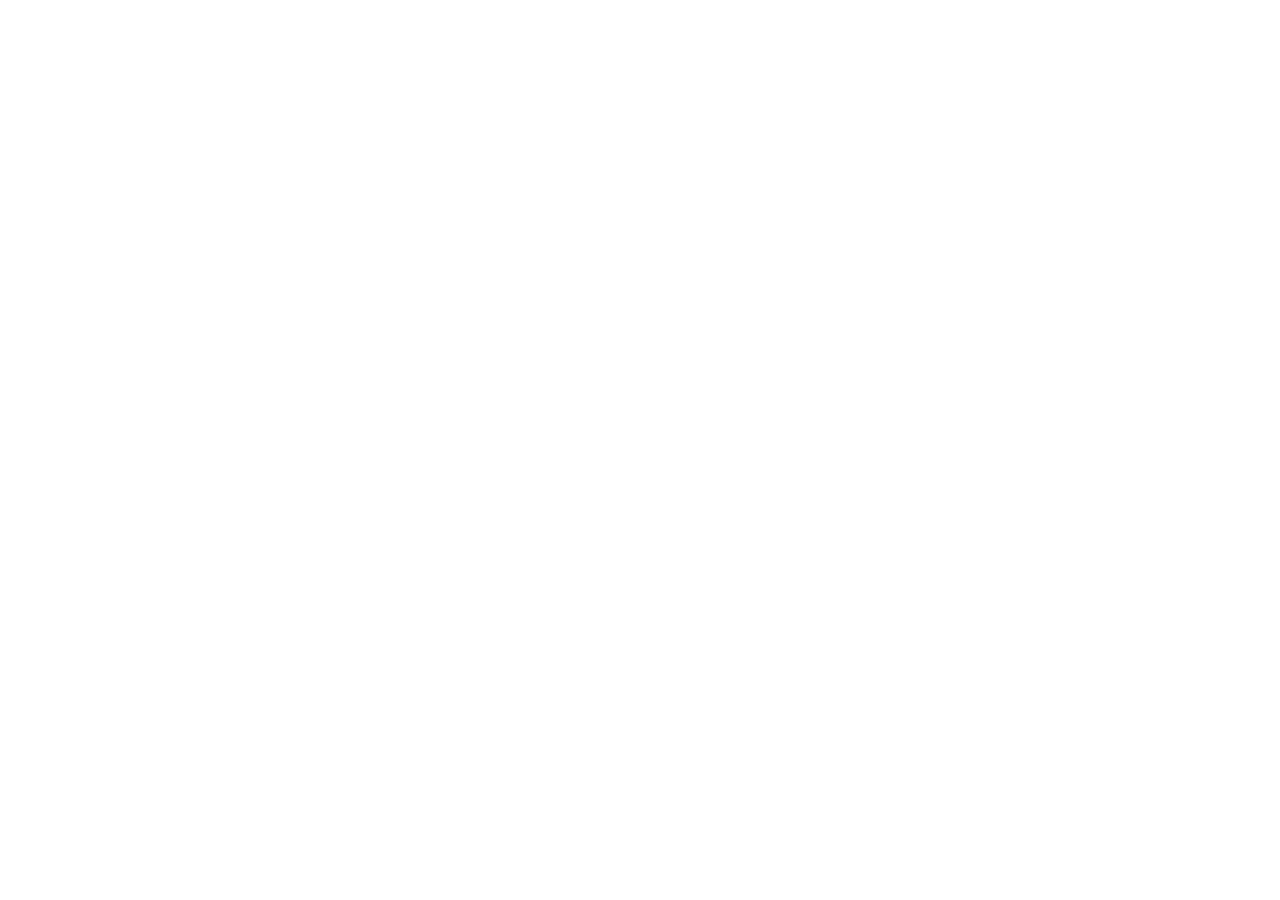
==== index.html @ 079e3a2b "Arborescence, squelette de base et mise en page des fichiers HTML" ====
<!DOCTYPE html>
<html lang="fr">
<head>
    <meta charset="UTF-8">
    <meta name="viewport" content="width=device-width, initial-scale=1.0">
    <title>AfriConnect Summit 2026 - Conférence Tech Panafricaine</title>
    <link rel="stylesheet" href="css/style.css">
    <!-- Bootstrap Icons CDN -->
    <link rel="stylesheet" href="https://cdn.jsdelivr.net/npm/bootstrap-icons@1.11.0/font/bootstrap-icons.css">
    <!-- Google Fonts -->
    <link rel="preconnect" href="https://fonts.googleapis.com">
    <link rel="preconnect" href="https://fonts.gstatic.com" crossorigin>
    <link href="https://fonts.googleapis.com/css2?family=Playfair+Display:wght@700;900&family=Inter:wght@400;500;600;700&display=swap" rel="stylesheet">
</head>
<body>
    <!-- La structure de l'html  -->
    <header>

    </header>


    <main>

    </main>
    <section>

    </section>
    <!-- Pied de page  -->
    <footer>
        
    </footer>
    <script src="js/main.js"></script>
</body>
</html>
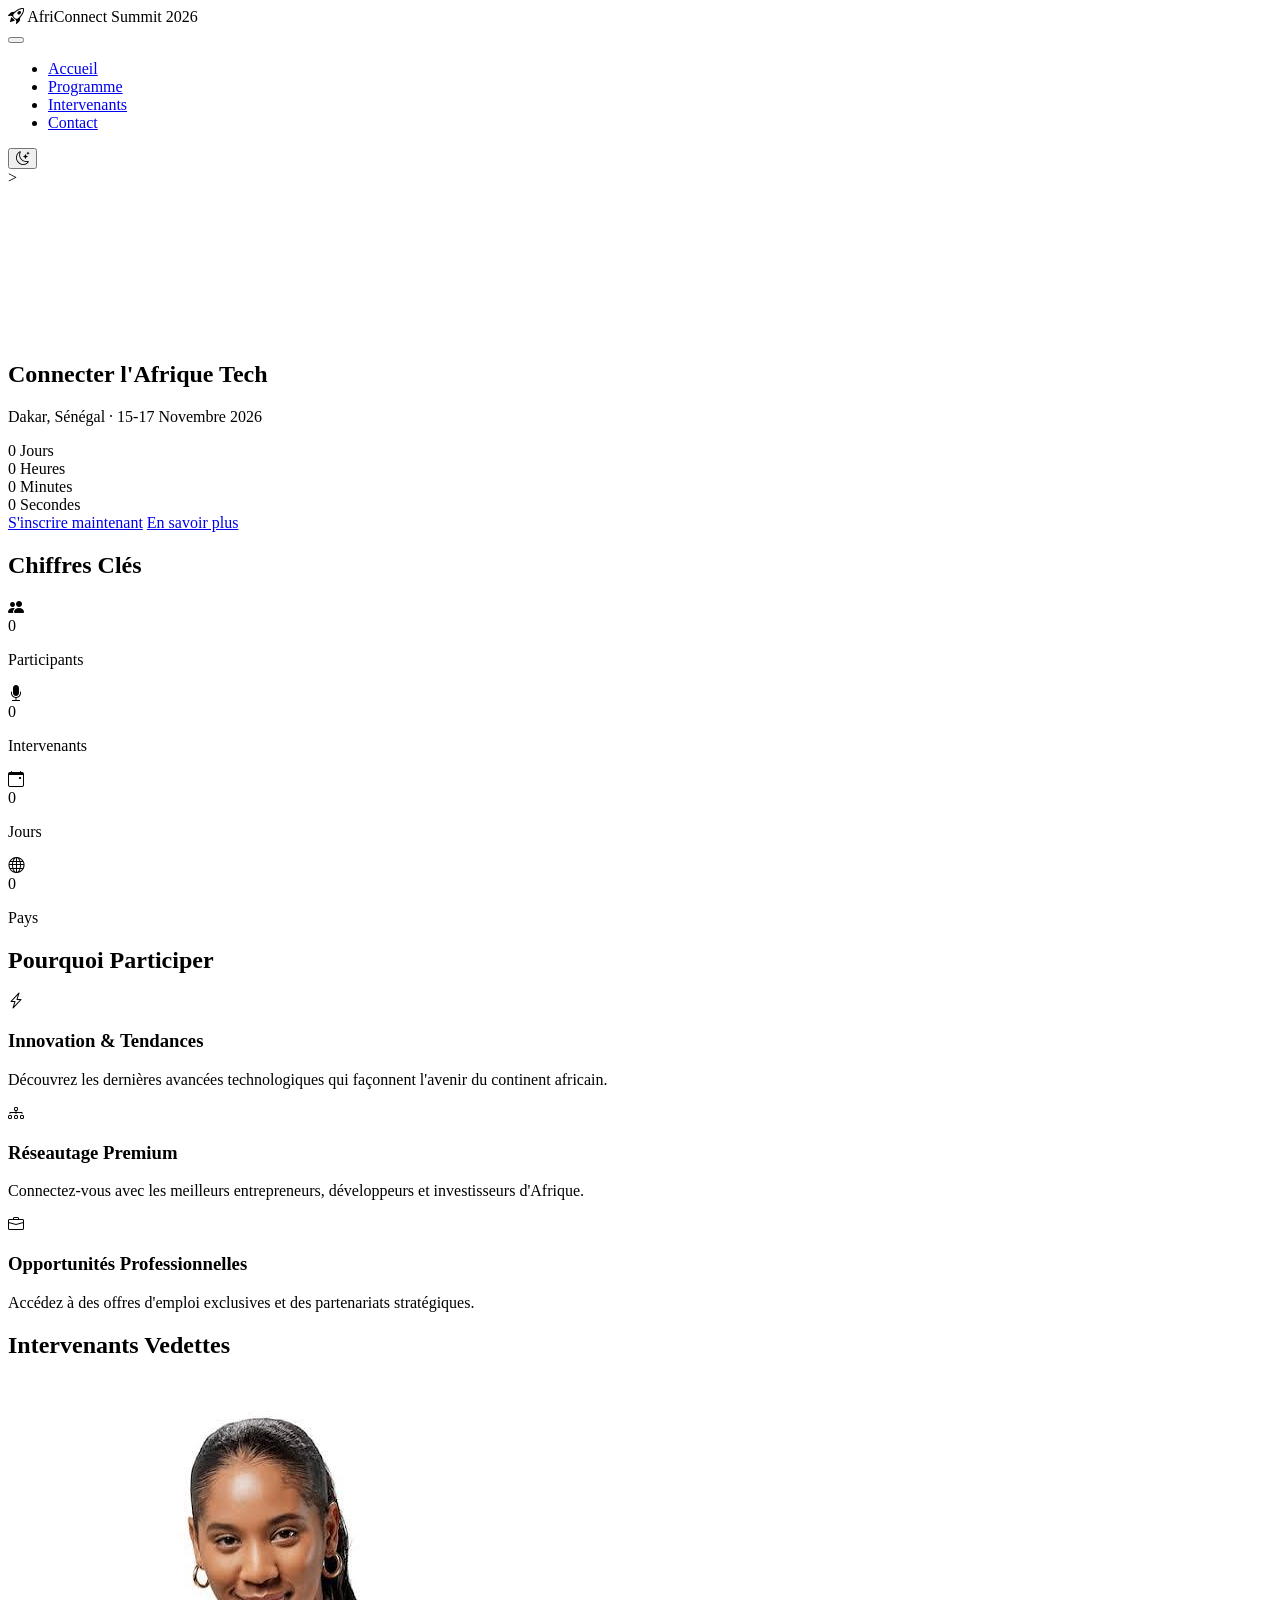
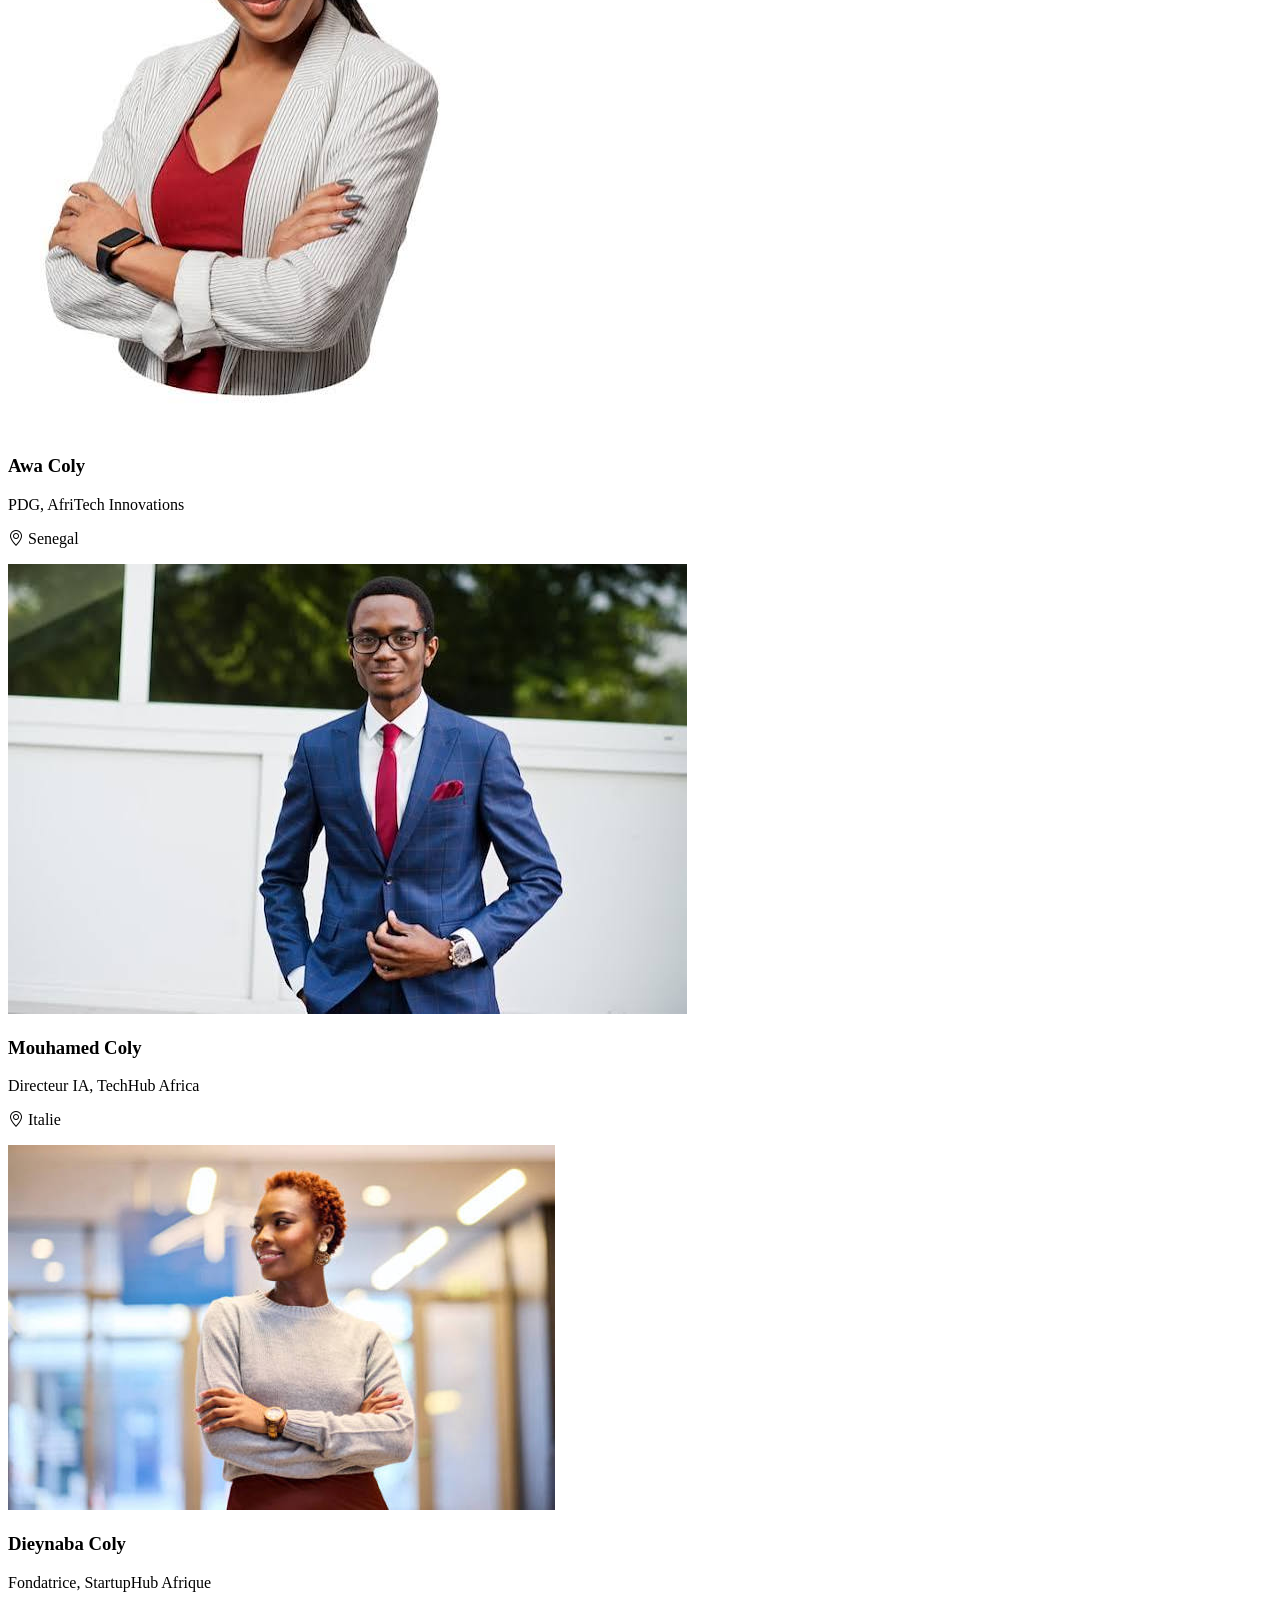
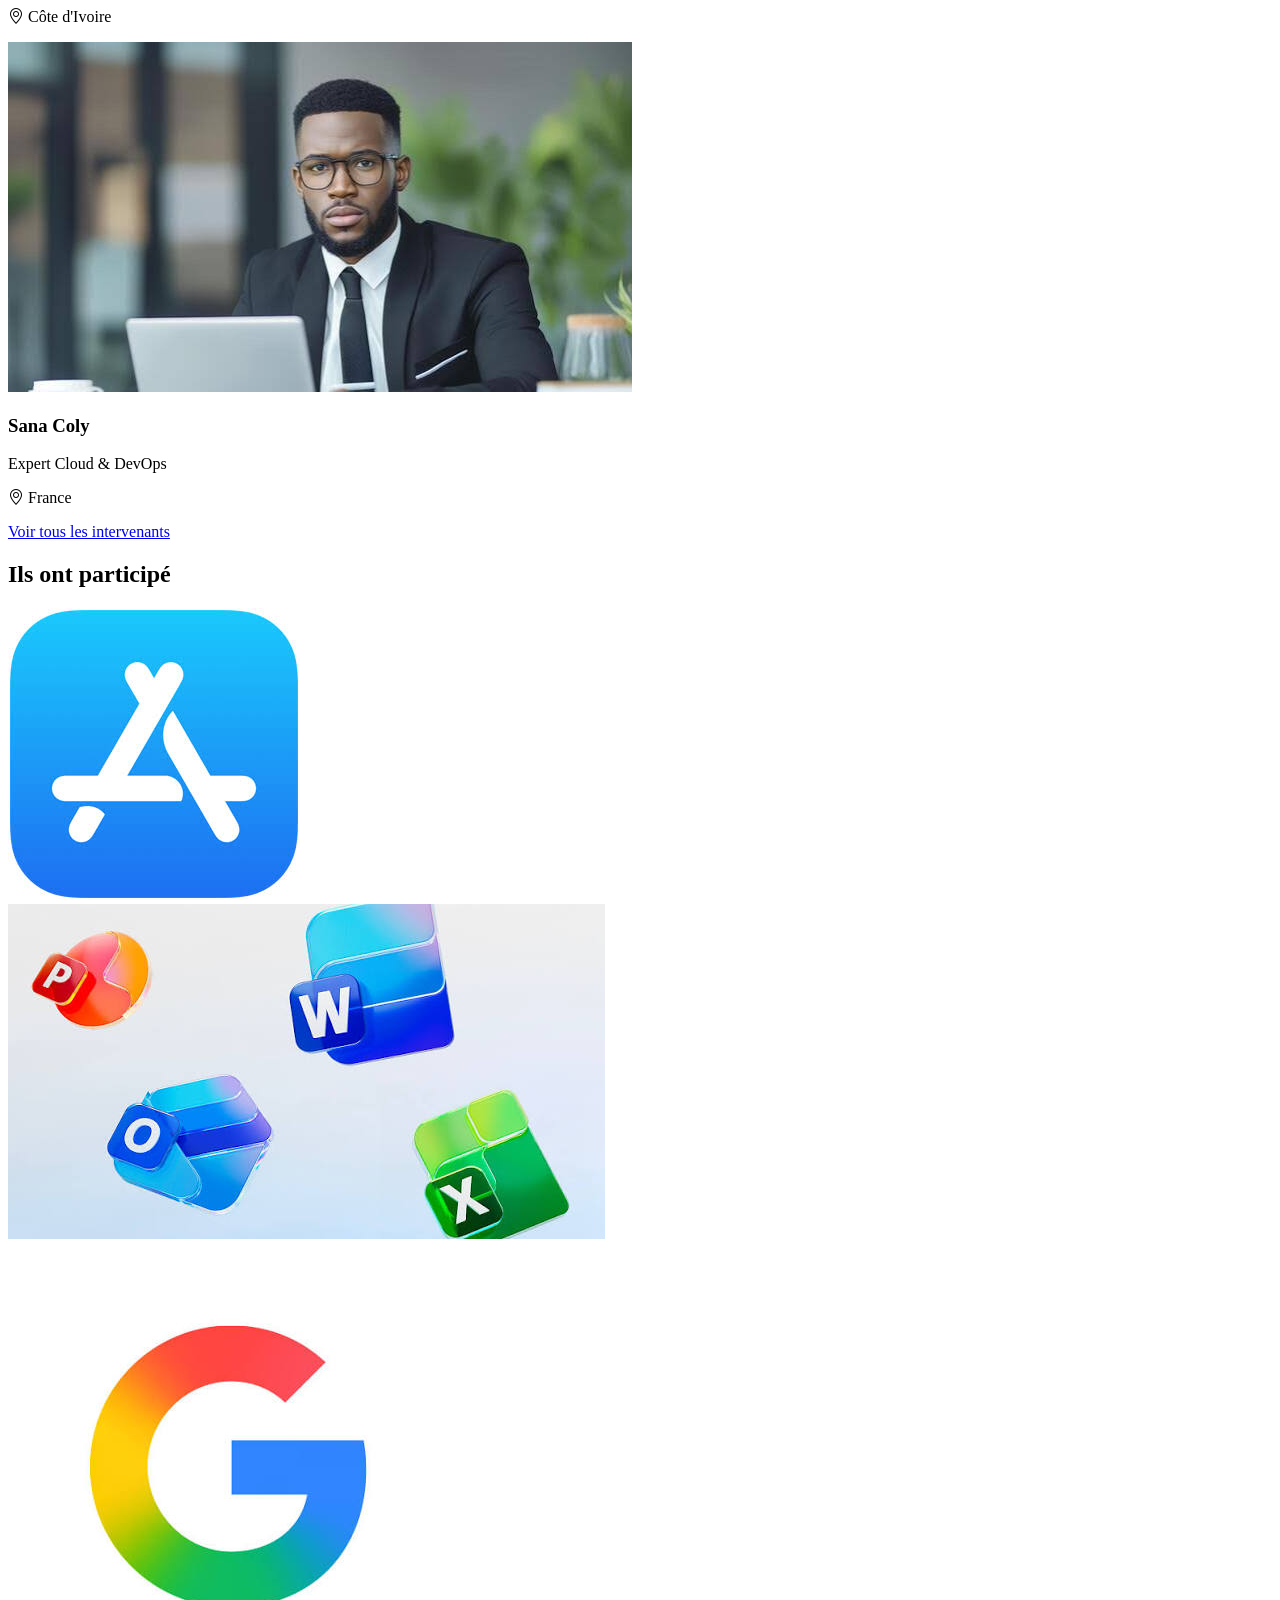
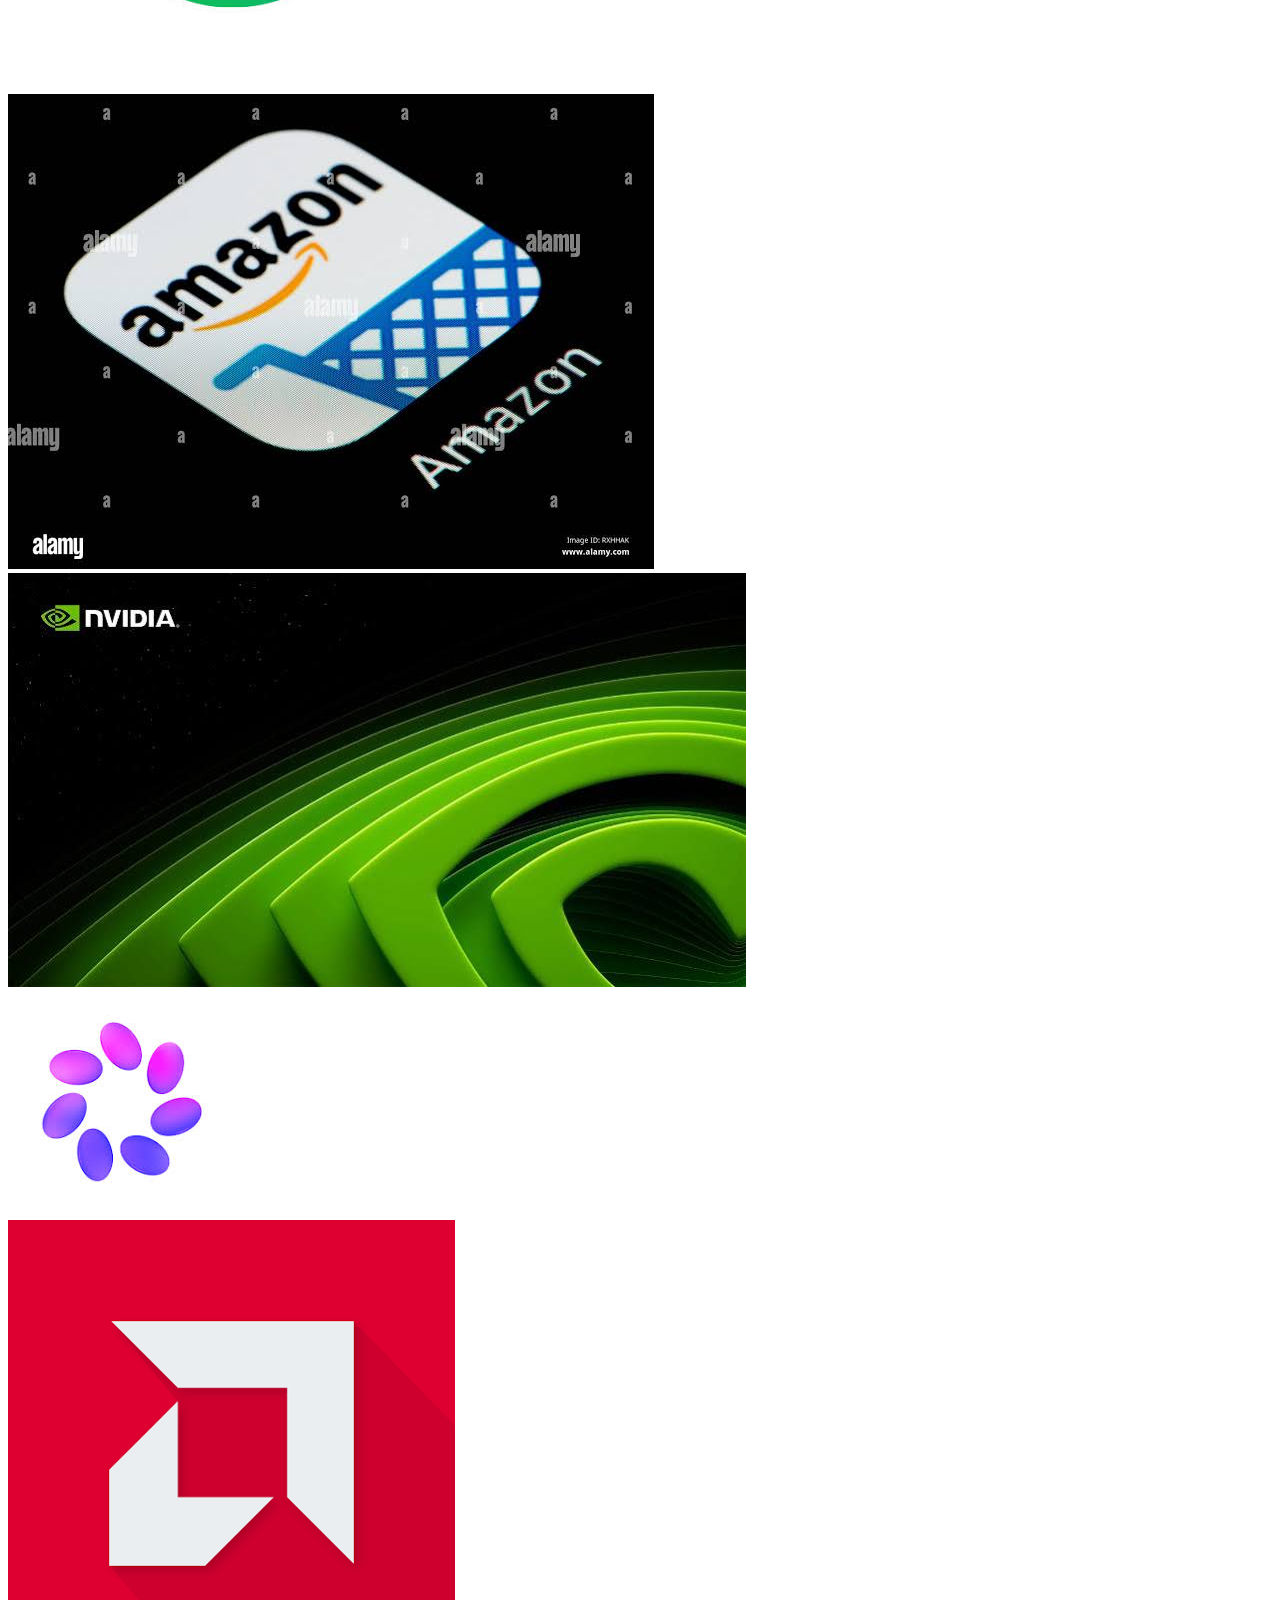
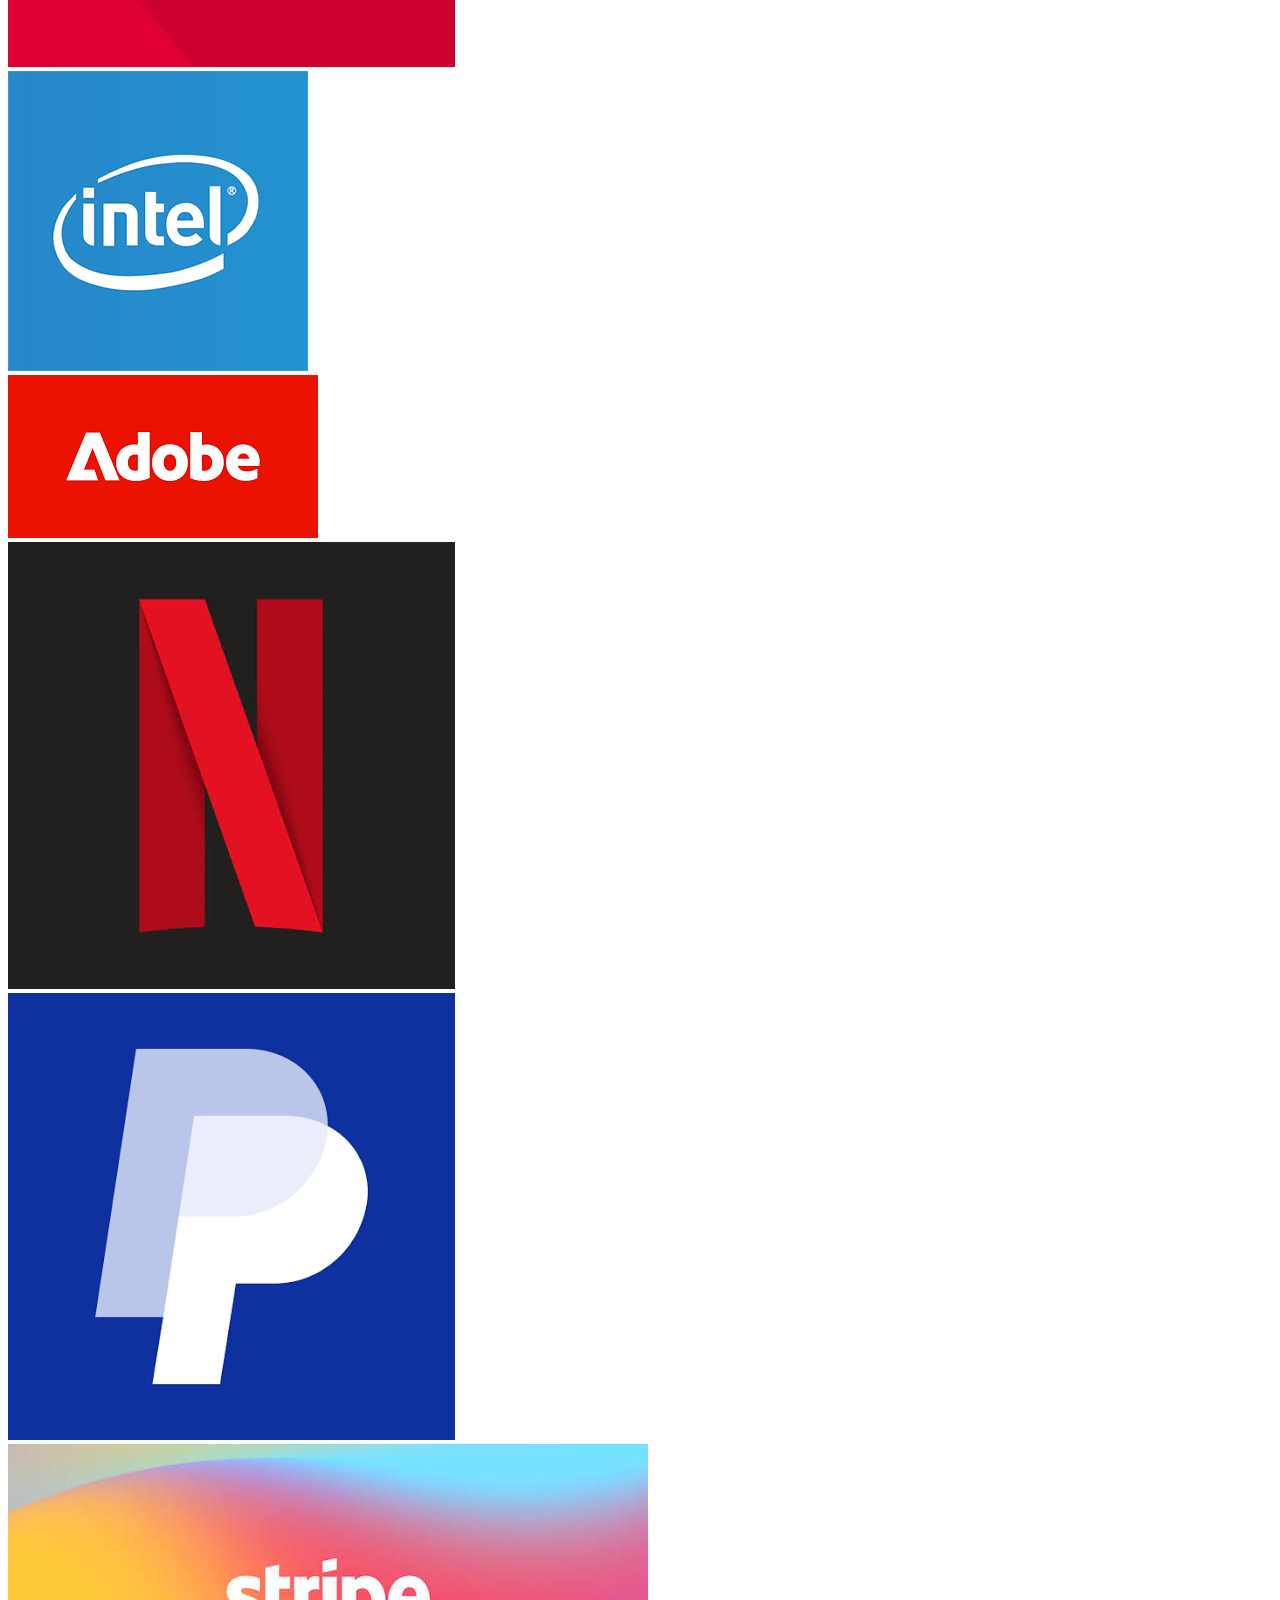
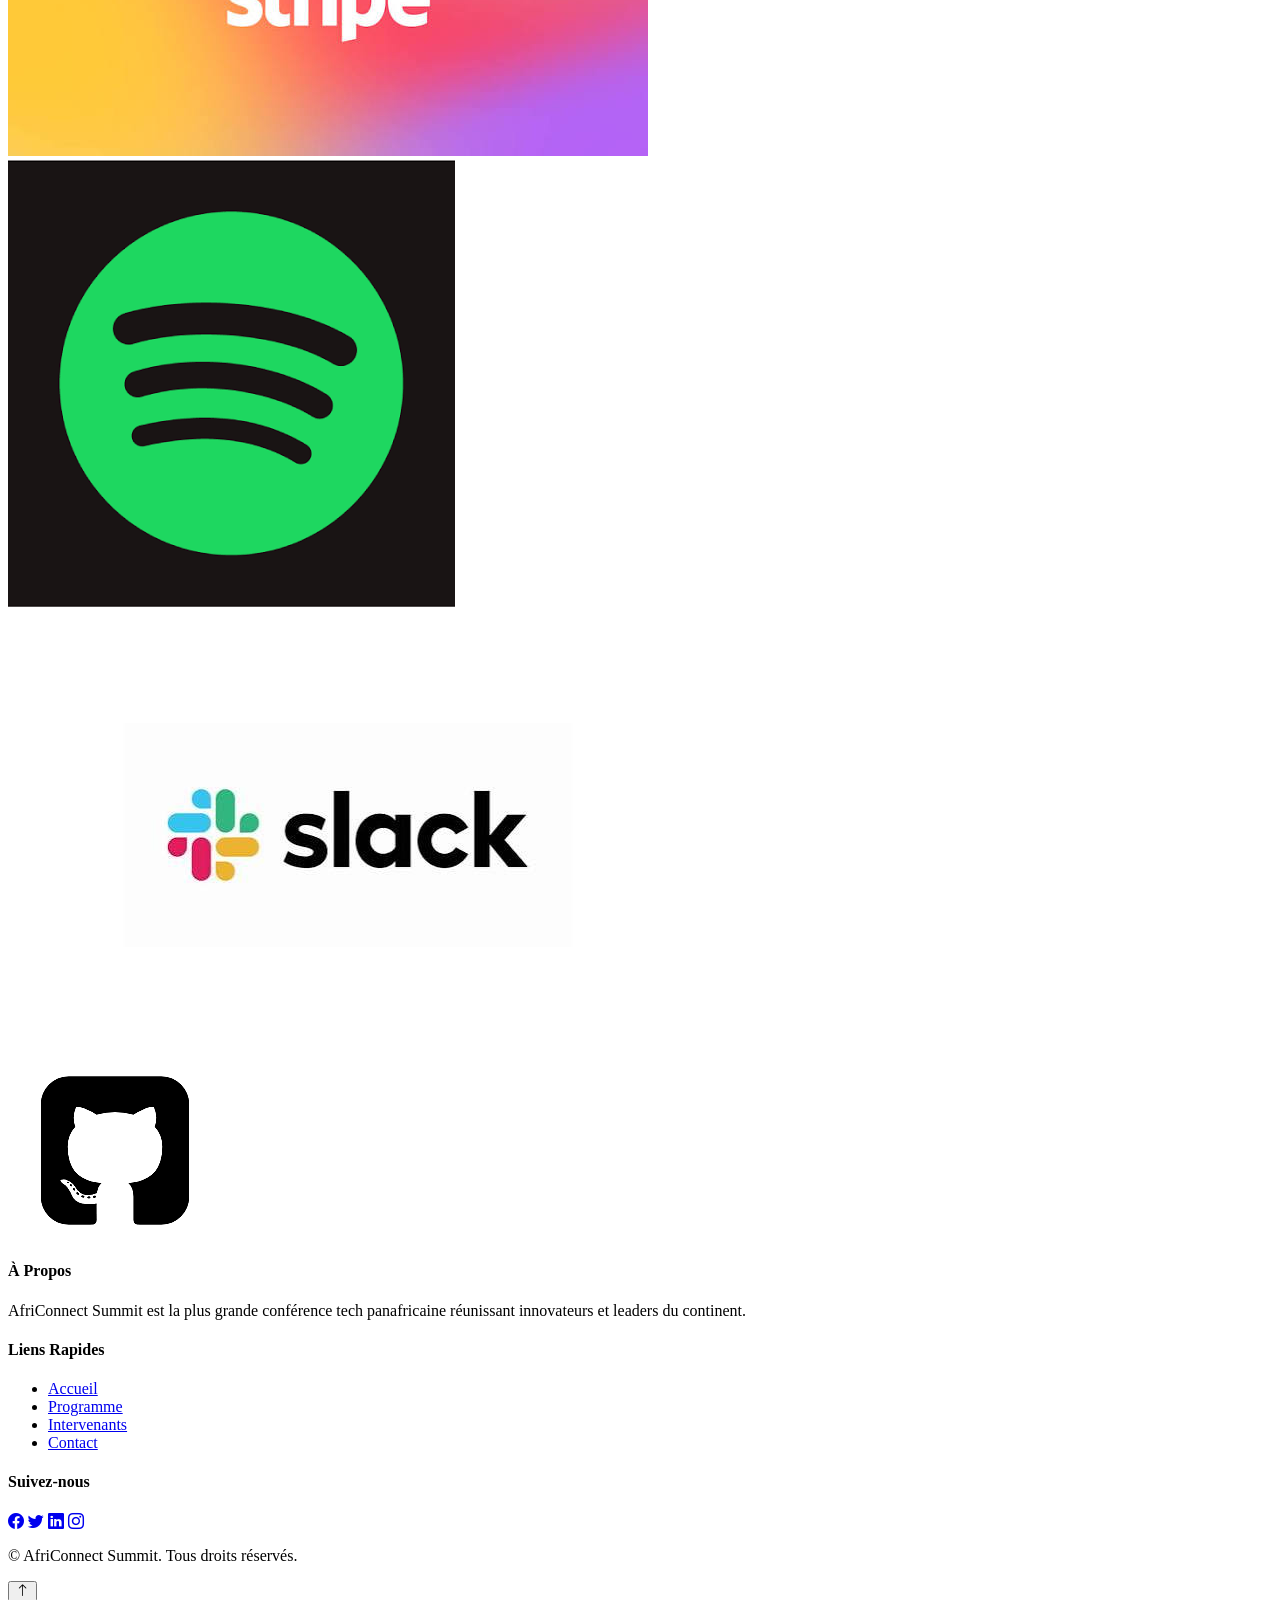
==== commit 2ad81fd3: "HTML: structure complète des quatres pages avec le contenu texte et mise en place de toutes les imag" ====
--- a/index.html
+++ b/index.html
@@ -13,22 +13,229 @@
     <link href="https://fonts.googleapis.com/css2?family=Playfair+Display:wght@700;900&family=Inter:wght@400;500;600;700&display=swap" rel="stylesheet">
 </head>
 <body>
-    <!-- La structure de l'html  -->
-    <header>
+    
+    <header class="navbar" id="navbar">
+        <nav class="navbar-container">
+            <div class="navbar-logo">
+                <i class="bi bi-rocket-takeoff"></i>
+                <span>AfriConnect Summit 2026</span>
+            </div>
+            
+            <button class="hamburger" id="hamburger" aria-label="Menu">
+                <span></span>
+                <span></span>
+                <span></span>
+            </button>
+            
+            <ul class="nav-menu" id="navMenu">
+                <li><a href="index.html" class="nav-link active">Accueil</a></li>
+                <li><a href="programme.html" class="nav-link">Programme</a></li>
+                <li><a href="intervenants.html" class="nav-link">Intervenants</a></li>
+                <li><a href="contact.html" class="nav-link">Contact</a></li>
+            </ul>
+            
+            <button class="theme-toggle" id="themeToggle" aria-label="Basculer le thème">
+                <i class="bi bi-moon-stars"></i>
+            </button>
+        </nav>>
 
     </header>
 
 
     <main>
+        <!-- SECTION HERO -->
+        <section class="hero" id="hero">
+            <video autoplay muted loop playsinline class="hero-bg"><source src="images/HERO-ARRIERE-PLAN.mp4" type="video/mp4"></video>
+            <div class="hero-content">
+                <h1 class="hero-title">Connecter l'Afrique Tech</h1>
+                <p class="hero-subtitle">Dakar, Sénégal · 15-17 Novembre 2026</p>
+                <div class="countdown" id="countdown">
+                    <div class="countdown-item">
+                        <span class="countdown-value" id="days">0</span>
+                        <span class="countdown-label">Jours</span>
+                    </div>
+                    <div class="countdown-item">
+                        <span class="countdown-value" id="hours">0</span>
+                        <span class="countdown-label">Heures</span>
+                    </div>
+                    <div class="countdown-item">
+                        <span class="countdown-value" id="minutes">0</span>
+                        <span class="countdown-label">Minutes</span>
+                    </div>
+                    <div class="countdown-item">
+                        <span class="countdown-value" id="seconds">0</span>
+                        <span class="countdown-label">Secondes</span>
+                    </div>
+                </div>
+                <div class="hero-buttons">
+                    <a href="contact.html" class="btn btn-primary">S'inscrire maintenant</a>
+                    <a href="#pourquoi" class="btn btn-secondary">En savoir plus</a>
+                </div>
+            </div>
+        </section>
+
+        <!-- SECTION CHIFFRES CLÉS -->
+        <section class="stats" id="stats">
+            <div class="container">
+                <h2 class="section-title">Chiffres Clés</h2>
+                <div class="stats-grid">
+                    <article class="stat-card">
+                        <i class="bi bi-people-fill"></i>
+                        <div class="stat-number" data-target="1200">0</div>
+                        <p class="stat-label">Participants</p>
+                    </article>
+                    <article class="stat-card">
+                        <i class="bi bi-mic-fill"></i>
+                        <div class="stat-number" data-target="48">0</div>
+                        <p class="stat-label">Intervenants</p>
+                    </article>
+                    <article class="stat-card">
+                        <i class="bi bi-calendar-event"></i>
+                        <div class="stat-number" data-target="3">0</div>
+                        <p class="stat-label">Jours</p>
+                    </article>
+                    <article class="stat-card">
+                        <i class="bi bi-globe"></i>
+                        <div class="stat-number" data-target="12">0</div>
+                        <p class="stat-label">Pays</p>
+                    </article>
+                </div>
+            </div>
+        </section>
+
+        <!-- SECTION POURQUOI PARTICIPER -->
+        <section class="why-section" id="pourquoi">
+            <div class="container">
+                <h2 class="section-title">Pourquoi Participer</h2>
+                <div class="why-grid">
+                    <article class="why-card fade-in">
+                        <div class="why-icon">
+                            <i class="bi bi-lightning-charge"></i>
+                        </div>
+                        <h3>Innovation & Tendances</h3>
+                        <p>Découvrez les dernières avancées technologiques qui façonnent l'avenir du continent africain.</p>
+                    </article>
+                    <article class="why-card fade-in">
+                        <div class="why-icon">
+                            <i class="bi bi-diagram-3"></i>
+                        </div>
+                        <h3>Réseautage Premium</h3>
+                        <p>Connectez-vous avec les meilleurs entrepreneurs, développeurs et investisseurs d'Afrique.</p>
+                    </article>
+                    <article class="why-card fade-in">
+                        <div class="why-icon">
+                            <i class="bi bi-briefcase"></i>
+                        </div>
+                        <h3>Opportunités Professionnelles</h3>
+                        <p>Accédez à des offres d'emploi exclusives et des partenariats stratégiques.</p>
+                    </article>
+                </div>
+            </div>
+        </section>
+
+        <!-- SECTION INTERVENANTS VEDETTES -->
+        <section class="featured-speakers" id="speakers">
+            <div class="container">
+                <h2 class="section-title">Intervenants Vedettes</h2>
+                <div class="speakers-grid">
+                    <article class="speaker-card fade-in">
+                        <img src="images/INTERVENANT1.jpg" alt="Awa Coly, PDG d'AfriTech Innovations">
+                        <h3>Awa Coly</h3>
+                        <p class="speaker-title">PDG, AfriTech Innovations</p>
+                        <p class="speaker-country"><i class="bi bi-geo-alt"></i> Senegal</p>
+                    </article>
+                    <article class="speaker-card fade-in">
+                        <img src="images/INTERVENANT2.jpg" alt="Mouhamed Coly, Directeur IA">
+                        <h3>Mouhamed Coly</h3>
+                        <p class="speaker-title">Directeur IA, TechHub Africa</p>
+                        <p class="speaker-country"><i class="bi bi-geo-alt"></i> Italie</p>
+                    </article>
+                    <article class="speaker-card fade-in">
+                        <img src="images/INTERVENANT3.jpg" alt="Dieynaba Coly, Fondatrice StartupHub">
+                        <h3>Dieynaba Coly</h3>
+                        <p class="speaker-title">Fondatrice, StartupHub Afrique</p>
+                        <p class="speaker-country"><i class="bi bi-geo-alt"></i> Côte d'Ivoire</p>
+                    </article> 
+                    <article class="speaker-card fade-in">
+                        <img src="images/INTERVENANT4.jpg" alt="Sana Coly, Expert Cloud">
+                        <h3>Sana Coly</h3>
+                        <p class="speaker-title">Expert Cloud & DevOps</p>
+                        <p class="speaker-country"><i class="bi bi-geo-alt"></i> France</p>
+                    </article>
+                </div>
+                <div class="speakers-cta">
+                    <a href="intervenants.html" class="btn btn-primary">Voir tous les intervenants</a>
+                </div>
+            </div>
+        </section>
+
 
     </main>
     <section>
 
     </section>
-    <!-- Pied de page  -->
-    <footer>
-        
+    
+        <!-- SECTION SPONSORS -->
+        <section class="sponsors" id="sponsors">
+            <div class="container">
+                <h2 class="section-title">Ils ont participé</h2>
+                <div class="sponsors-minimal-grid">
+                    <div class="sponsor-logo"><img src="images/SPONSOR1.jpg" alt="Apple"></div>
+                    <div class="sponsor-logo"><img src="images/SPONSOR2.jpg" alt="Microsoft"></div>
+                    <div class="sponsor-logo"><img src="images/SPONSOR3.jpg" alt="Google"></div>
+                    <div class="sponsor-logo"><img src="images/SPONSOR4.jpg" alt="Amazon"></div>
+                    <div class="sponsor-logo"><img src="images/SPONSOR5.jpg" alt="Nvidia"></div>
+                    
+                    <div class="sponsor-logo"><img src="images/SPONSOR6.jpg" alt="Meta"></div>
+                    <div class="sponsor-logo"><img src="images/SPONSOR7.png" alt="AMD"></div>
+                    <div class="sponsor-logo"><img src="images/SPONSOR8.png" alt="Intel"></div>
+                    <div class="sponsor-logo"><img src="images/SPONSOR9.png" alt="Adobe"></div>
+                    <div class="sponsor-logo"><img src="images/SPONSOR10.jpg" alt="Netflix"></div>
+                    
+                    <div class="sponsor-logo"><img src="images/SPONSOR11.png" alt="PayPal"></div>
+                    <div class="sponsor-logo"><img src="images/SPONSOR12.jpg" alt="Stripe"></div>
+                    <div class="sponsor-logo"><img src="images/SPONSOR13.png" alt="Spotify"></div>
+                    <div class="sponsor-logo"><img src="images/SPONSOR14.jpg" alt="Slack"></div>
+                    <div class="sponsor-logo"><img src="images/SPONSOR16.png" alt="GitHub"></div>
+                </div>
+            </div>
+        </section>
+    </main>
+
+    <!-- FOOTER -->
+    <footer class="footer">
+        <div class="footer-container">
+            <div class="footer-column">
+                <h4>À Propos</h4>
+                <p>AfriConnect Summit est la plus grande conférence tech panafricaine réunissant innovateurs et leaders du continent.</p>
+            </div>
+            <div class="footer-column">
+                <h4>Liens Rapides</h4>
+                <ul>
+                    <li><a href="index.html">Accueil</a></li>
+                    <li><a href="programme.html">Programme</a></li>
+                    <li><a href="intervenants.html">Intervenants</a></li>
+                    <li><a href="contact.html">Contact</a></li>
+                </ul>
+            </div>
+            <div class="footer-column">
+                <h4>Suivez-nous</h4>
+                <div class="social-icons">
+                    <a href="#" aria-label="Facebook"><i class="bi bi-facebook"></i></a>
+                    <a href="#" aria-label="Twitter"><i class="bi bi-twitter"></i></a>
+                    <a href="#" aria-label="LinkedIn"><i class="bi bi-linkedin"></i></a>
+                    <a href="#" aria-label="Instagram"><i class="bi bi-instagram"></i></a>
+                </div>
+            </div>
+        </div>
+        <div class="footer-bottom">
+            <p>&copy; <span id="year"></span> AfriConnect Summit. Tous droits réservés.</p>
+            <button class="scroll-to-top" id="scrollToTop" aria-label="Retour en haut">
+                <i class="bi bi-arrow-up"></i>
+            </button>
+        </div>
     </footer>
+
     <script src="js/main.js"></script>
 </body>
 </html>
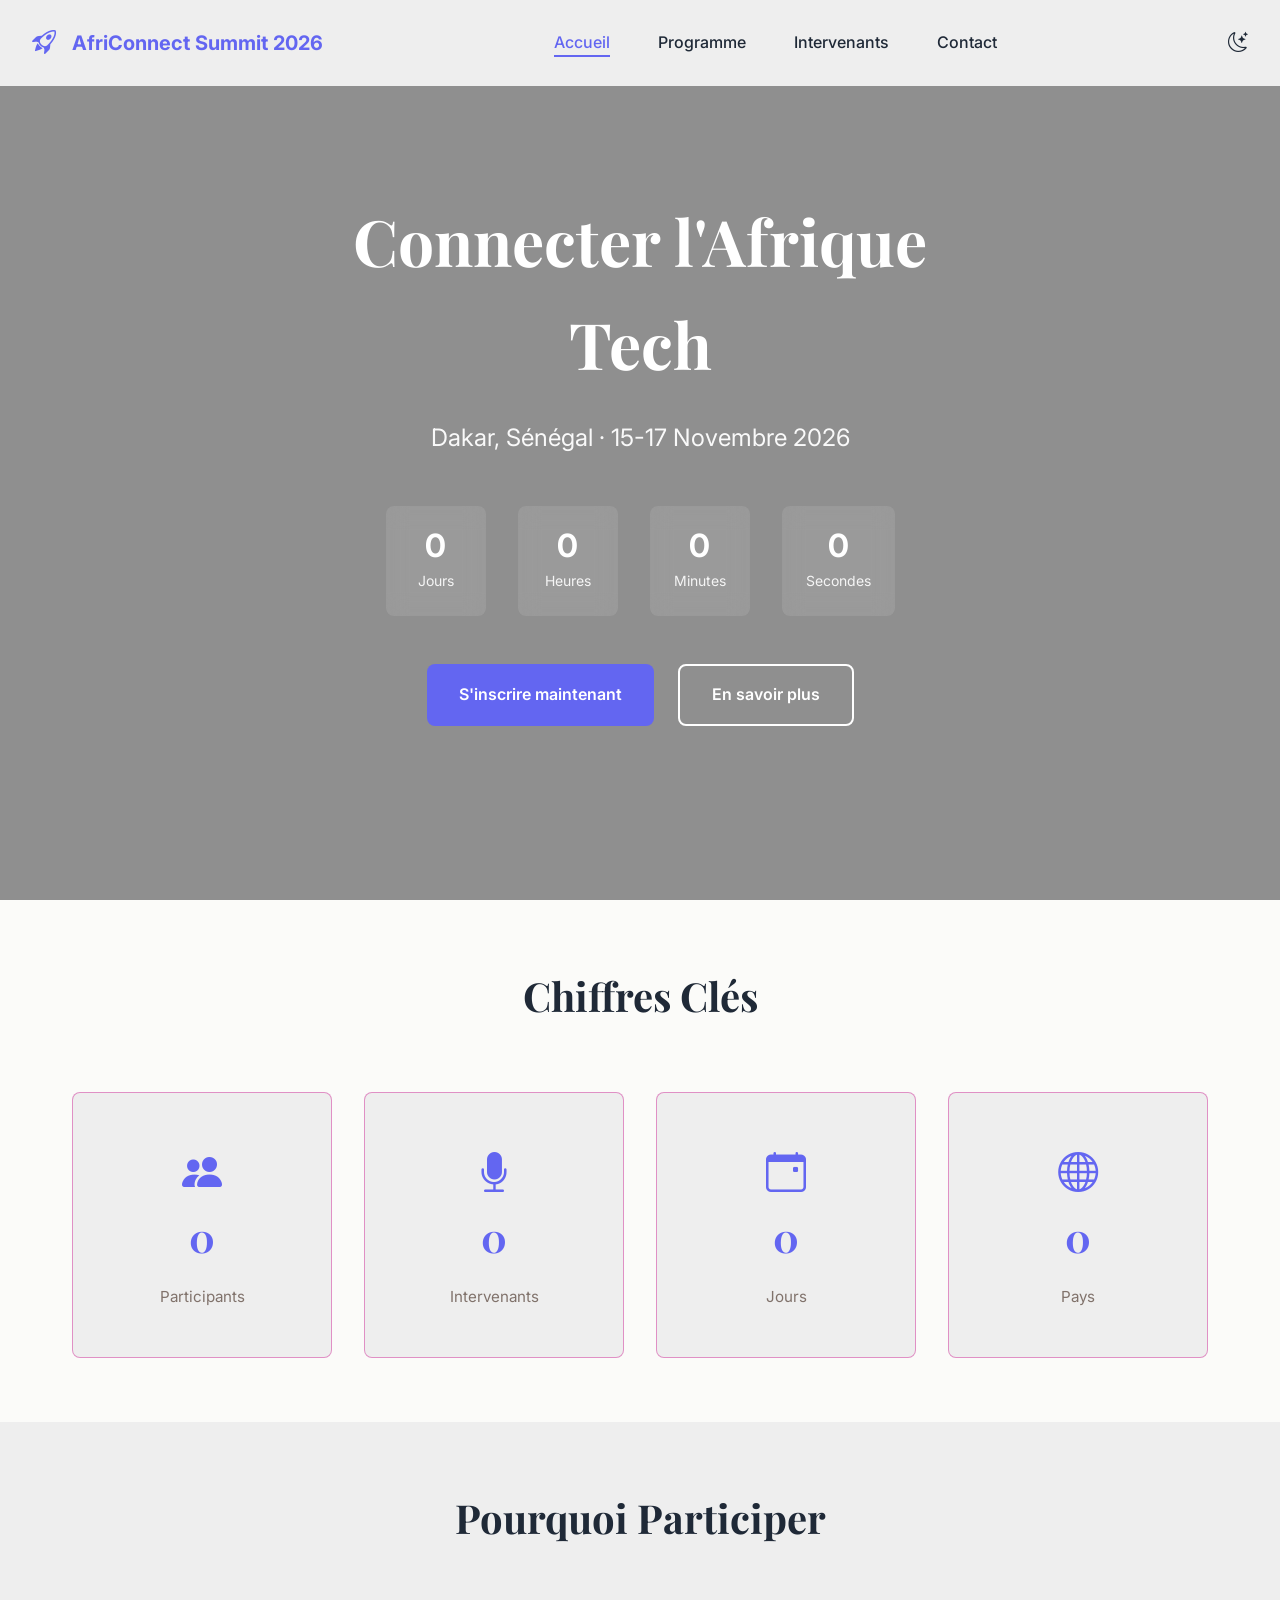
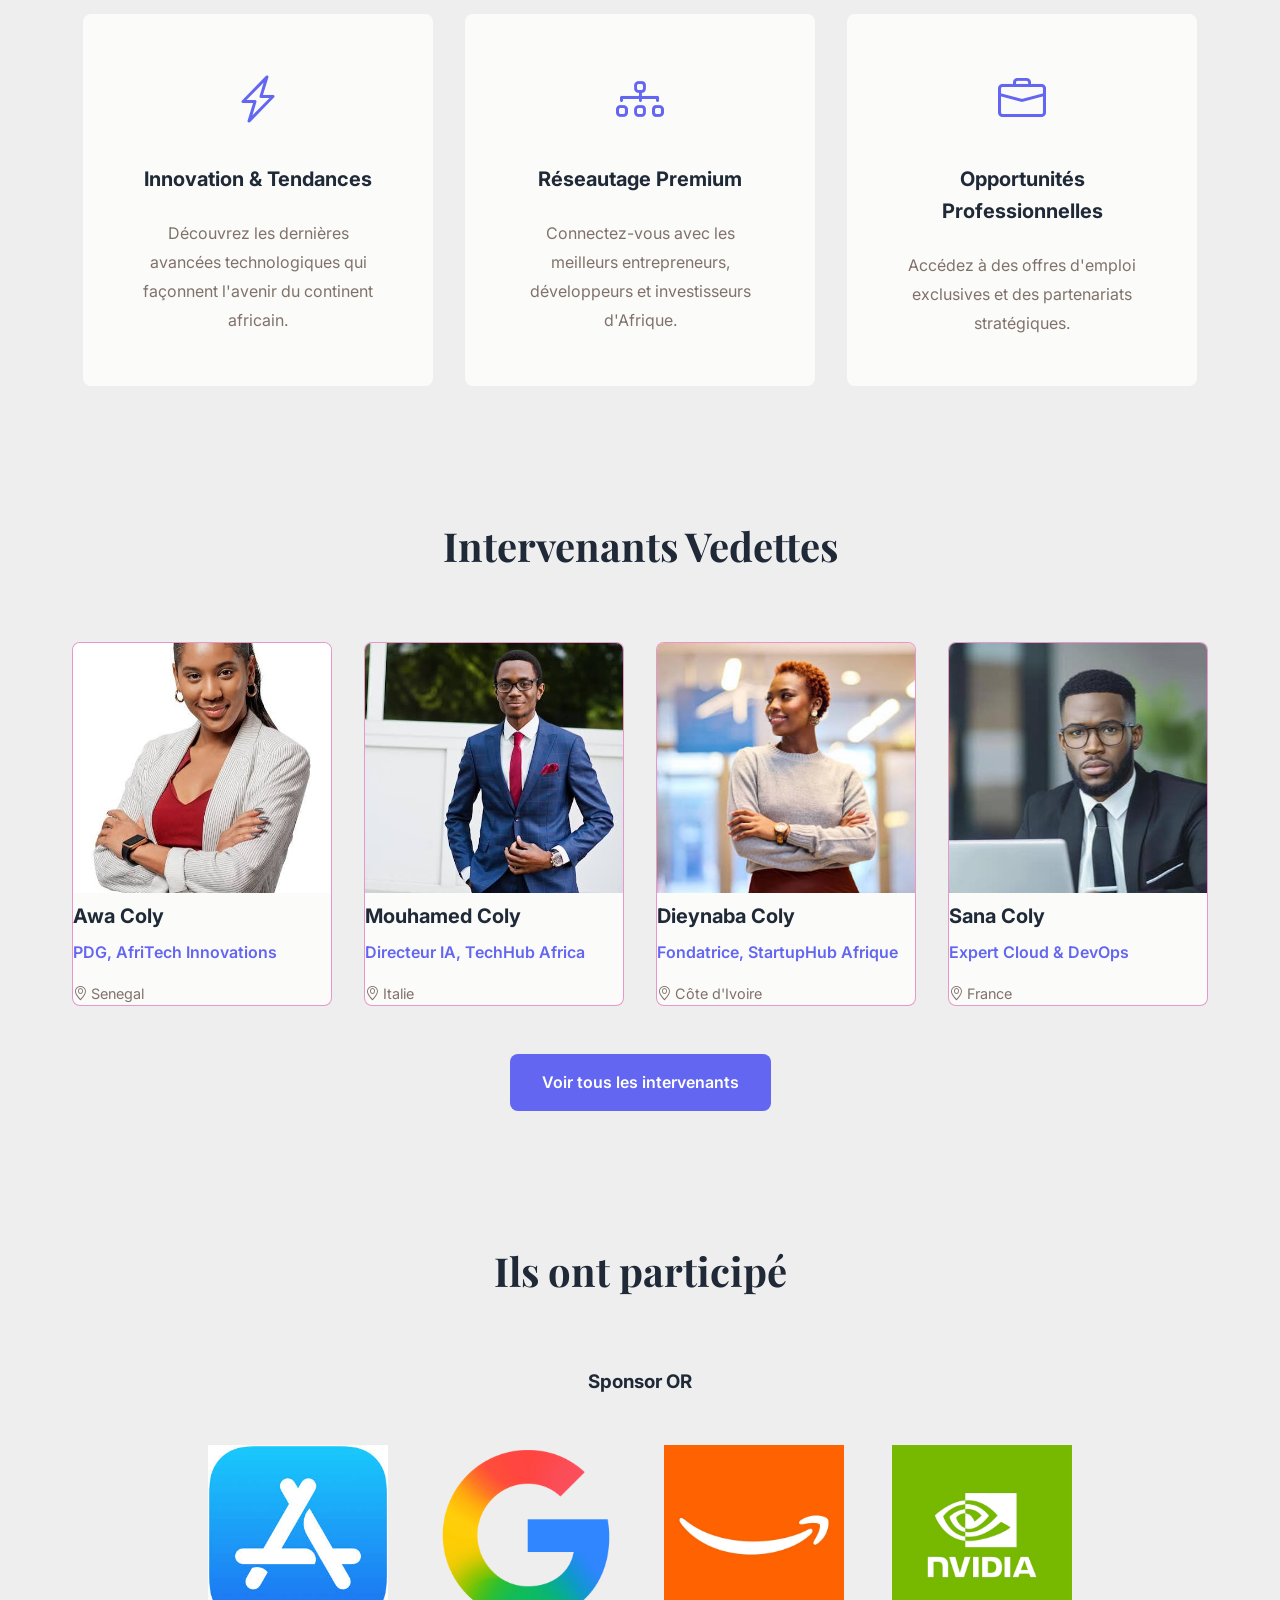
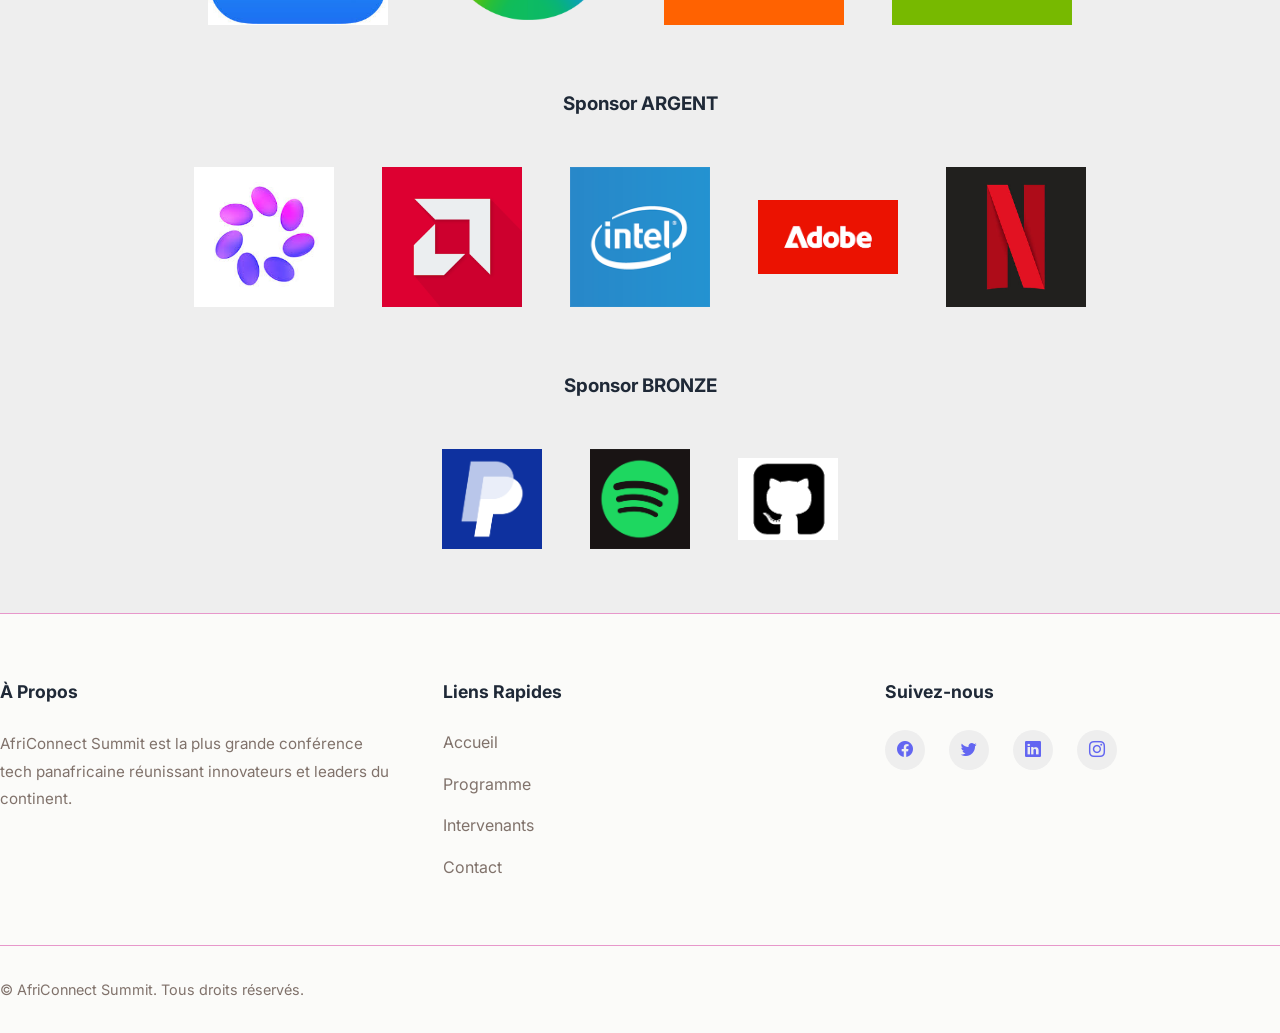
==== commit 6b4e12fb: "CSS: Grid, toutes les sections, effets hover, responsive design mobile et" ====
--- a/index.html
+++ b/index.html
@@ -1,5 +1,6 @@
 <!DOCTYPE html>
 <html lang="fr">
+
 <head>
     <meta charset="UTF-8">
     <meta name="viewport" content="width=device-width, initial-scale=1.0">
@@ -10,34 +11,37 @@
     <!-- Google Fonts -->
     <link rel="preconnect" href="https://fonts.googleapis.com">
     <link rel="preconnect" href="https://fonts.gstatic.com" crossorigin>
-    <link href="https://fonts.googleapis.com/css2?family=Playfair+Display:wght@700;900&family=Inter:wght@400;500;600;700&display=swap" rel="stylesheet">
+    <link
+        href="https://fonts.googleapis.com/css2?family=Playfair+Display:wght@700;900&family=Inter:wght@400;500;600;700&display=swap"
+        rel="stylesheet">
 </head>
+
 <body>
-    
+
     <header class="navbar" id="navbar">
         <nav class="navbar-container">
             <div class="navbar-logo">
                 <i class="bi bi-rocket-takeoff"></i>
                 <span>AfriConnect Summit 2026</span>
             </div>
-            
+
             <button class="hamburger" id="hamburger" aria-label="Menu">
                 <span></span>
                 <span></span>
                 <span></span>
             </button>
-            
+
             <ul class="nav-menu" id="navMenu">
                 <li><a href="index.html" class="nav-link active">Accueil</a></li>
                 <li><a href="programme.html" class="nav-link">Programme</a></li>
                 <li><a href="intervenants.html" class="nav-link">Intervenants</a></li>
                 <li><a href="contact.html" class="nav-link">Contact</a></li>
             </ul>
-            
+
             <button class="theme-toggle" id="themeToggle" aria-label="Basculer le thème">
                 <i class="bi bi-moon-stars"></i>
             </button>
-        </nav>>
+        </nav>
 
     </header>
 
@@ -45,7 +49,9 @@
     <main>
         <!-- SECTION HERO -->
         <section class="hero" id="hero">
-            <video autoplay muted loop playsinline class="hero-bg"><source src="images/HERO-ARRIERE-PLAN.mp4" type="video/mp4"></video>
+            <video autoplay muted loop playsinline class="hero-bg">
+                <source src="images/HERO-ARRIERE-PLAN.mp4" type="video/mp4">
+            </video>
             <div class="hero-content">
                 <h1 class="hero-title">Connecter l'Afrique Tech</h1>
                 <p class="hero-subtitle">Dakar, Sénégal · 15-17 Novembre 2026</p>
@@ -113,7 +119,8 @@
                             <i class="bi bi-lightning-charge"></i>
                         </div>
                         <h3>Innovation & Tendances</h3>
-                        <p>Découvrez les dernières avancées technologiques qui façonnent l'avenir du continent africain.</p>
+                        <p>Découvrez les dernières avancées technologiques qui façonnent l'avenir du continent africain.
+                        </p>
                     </article>
                     <article class="why-card fade-in">
                         <div class="why-icon">
@@ -155,7 +162,7 @@
                         <h3>Dieynaba Coly</h3>
                         <p class="speaker-title">Fondatrice, StartupHub Afrique</p>
                         <p class="speaker-country"><i class="bi bi-geo-alt"></i> Côte d'Ivoire</p>
-                    </article> 
+                    </article>
                     <article class="speaker-card fade-in">
                         <img src="images/INTERVENANT4.jpg" alt="Sana Coly, Expert Cloud">
                         <h3>Sana Coly</h3>
@@ -168,38 +175,48 @@
                 </div>
             </div>
         </section>
-
-
-    </main>
-    <section>
-
+   
+
+        <!-- SECTION SPONSORS -->
+    <section class="sponsors" id="sponsors">
+        <div class="container">
+            <h2 class="section-title">Ils ont participé</h2>
+            <div class="sponsors-minimal-grid">
+                <div>
+                    <h3>Sponsor OR</h3>
+                    <div class="spo spo1">
+                        <div class="sponsor-logo"><img src="images/SPONSOR1.jpg" alt="Apple"></div>
+                        <!-- <div class="sponsor-logo"><img src="images/SPONSOR2.jpg" alt="Microsoft"></div> -->
+                        <div class="sponsor-logo"><img src="images/SPONSOR3.jpg" alt="Google"></div>
+                        <div class="sponsor-logo"><img src="images/SPONSOR4.jpg" alt="Amazon"></div>
+                        <div class="sponsor-logo"><img src="images/SPONSOR5.jpg" alt="Nvidia"></div>
+                    </div>
+                </div>
+
+                <div>
+                    <h3>Sponsor ARGENT</h3>
+                    <div class="spo spo2">
+                        <div class="sponsor-logo"><img src="images/SPONSOR6.jpg" alt="Meta"></div>
+                        <div class="sponsor-logo"><img src="images/SPONSOR7.png" alt="AMD"></div>
+                        <div class="sponsor-logo"><img src="images/SPONSOR8.png" alt="Intel"></div>
+                        <div class="sponsor-logo"><img src="images/SPONSOR9.png" alt="Adobe"></div>
+                        <div class="sponsor-logo"><img src="images/SPONSOR10.jpg" alt="Netflix"></div>
+                    </div>
+                </div>
+
+                <div>
+                    <h3>Sponsor BRONZE</h3>
+                    <div class="spo spo3"> 
+                        <div class="sponsor-logo"><img src="images/SPONSOR11.png" alt="PayPal"></div>
+                        <!-- <div class="sponsor-logo"><img src="images/SPONSOR12.jpg" alt="Stripe"></div> -->
+                        <div class="sponsor-logo"><img src="images/SPONSOR13.png" alt="Spotify"></div>
+                        <!-- <div class="sponsor-logo"><img src="images/SPONSOR14.jpg" alt="Slack"></div> -->
+                        <div class="sponsor-logo"><img src="images/SPONSOR16.png" alt="GitHub"></div>
+                    </div>
+                </div>
+            </div>
+        </div>
     </section>
-    
-        <!-- SECTION SPONSORS -->
-        <section class="sponsors" id="sponsors">
-            <div class="container">
-                <h2 class="section-title">Ils ont participé</h2>
-                <div class="sponsors-minimal-grid">
-                    <div class="sponsor-logo"><img src="images/SPONSOR1.jpg" alt="Apple"></div>
-                    <div class="sponsor-logo"><img src="images/SPONSOR2.jpg" alt="Microsoft"></div>
-                    <div class="sponsor-logo"><img src="images/SPONSOR3.jpg" alt="Google"></div>
-                    <div class="sponsor-logo"><img src="images/SPONSOR4.jpg" alt="Amazon"></div>
-                    <div class="sponsor-logo"><img src="images/SPONSOR5.jpg" alt="Nvidia"></div>
-                    
-                    <div class="sponsor-logo"><img src="images/SPONSOR6.jpg" alt="Meta"></div>
-                    <div class="sponsor-logo"><img src="images/SPONSOR7.png" alt="AMD"></div>
-                    <div class="sponsor-logo"><img src="images/SPONSOR8.png" alt="Intel"></div>
-                    <div class="sponsor-logo"><img src="images/SPONSOR9.png" alt="Adobe"></div>
-                    <div class="sponsor-logo"><img src="images/SPONSOR10.jpg" alt="Netflix"></div>
-                    
-                    <div class="sponsor-logo"><img src="images/SPONSOR11.png" alt="PayPal"></div>
-                    <div class="sponsor-logo"><img src="images/SPONSOR12.jpg" alt="Stripe"></div>
-                    <div class="sponsor-logo"><img src="images/SPONSOR13.png" alt="Spotify"></div>
-                    <div class="sponsor-logo"><img src="images/SPONSOR14.jpg" alt="Slack"></div>
-                    <div class="sponsor-logo"><img src="images/SPONSOR16.png" alt="GitHub"></div>
-                </div>
-            </div>
-        </section>
     </main>
 
     <!-- FOOTER -->
@@ -207,7 +224,8 @@
         <div class="footer-container">
             <div class="footer-column">
                 <h4>À Propos</h4>
-                <p>AfriConnect Summit est la plus grande conférence tech panafricaine réunissant innovateurs et leaders du continent.</p>
+                <p>AfriConnect Summit est la plus grande conférence tech panafricaine réunissant innovateurs et leaders
+                    du continent.</p>
             </div>
             <div class="footer-column">
                 <h4>Liens Rapides</h4>
@@ -238,4 +256,5 @@
 
     <script src="js/main.js"></script>
 </body>
+
 </html>
--- a/css/style.css
+++ b/css/style.css
@@ -0,0 +1,1246 @@
+:root {
+
+    --color-primary: #6366f1;
+    --color-primary-dark: #4f46e5;
+    --color-secondary: #ec4899;
+    --color-accent: #f59e0b;
+    --color-success: #10b981;
+
+
+    --color-bg: #eeeeee;
+    --color-bg-alt: #fbfbf9;
+    --color-text: #1f2937;
+    --color-text-light: #80726b;
+    --color-border: #ca108c6c;
+
+
+    --font-display: 'Playfair Display', serif;
+    --font-body: 'Inter', sans-serif;
+
+
+    --spacing-xs: 0.5rem;
+    --spacing-sm: 1rem;
+    --spacing-md: 1.5rem;
+    --spacing-lg: 2rem;
+    --spacing-xl: 3rem;
+    --spacing-2xl: 4rem;
+
+
+    --radius: 0.5rem;
+    --transition: all 0.3s ease;
+}
+
+/* Dark Mode */
+[data-theme="dark"] {
+    --color-bg: #0f172a;
+    --color-bg-alt: #1e293b;
+    --color-text: #f1f5f9;
+    --color-text-light: #cbd5e1;
+    --color-border: #334155;
+}
+
+
+* {
+    margin: 0;
+    padding: 0;
+    box-sizing: border-box;
+}
+
+html {
+    scroll-behavior: smooth;
+}
+
+body {
+    font-family: var(--font-body);
+    background-color: var(--color-bg);
+    color: var(--color-text);
+    line-height: 1.6;
+    transition: var(--transition);
+}
+
+
+.container {
+    max-width: 1200px;
+    margin: 0 auto;
+    padding: 0 var(--spacing-lg);
+}
+
+
+.navbar {
+    position: fixed;
+    top: 0;
+    width: 100%;
+    background-color: var(--color-bg);
+    z-index: 1000;
+    transition: var(--transition);
+}
+
+.navbar.scrolled {
+    box-shadow: 0 2px 10px rgba(0, 0, 0, 0.1);
+    background-color: var(--color-bg);
+}
+
+[data-theme="dark"] .navbar.scrolled {
+    box-shadow: 0 2px 10px rgba(0, 0, 0, 0.3);
+}
+
+.navbar-container {
+    display: flex;
+    justify-content: space-between;
+    align-items: center;
+    padding: var(--spacing-md) var(--spacing-lg);
+    max-width: 1400px;
+    margin: 0 auto;
+}
+
+.navbar-logo {
+    display: flex;
+    align-items: center;
+    gap: var(--spacing-sm);
+    font-size: 1.25rem;
+    font-weight: 700;
+    color: var(--color-primary);
+    text-decoration: none;
+}
+
+.navbar-logo i {
+    font-size: 1.5rem;
+}
+
+.nav-menu {
+    display: flex;
+    list-style: none;
+    gap: var(--spacing-xl);
+}
+
+.nav-link {
+    text-decoration: none;
+    color: var(--color-text);
+    font-weight: 500;
+    transition: var(--transition);
+    position: relative;
+}
+
+.nav-link:hover,
+.nav-link.active {
+    color: var(--color-primary);
+}
+
+.nav-link.active::after {
+    content: '';
+    position: absolute;
+    bottom: -5px;
+    left: 0;
+    width: 100%;
+    height: 2px;
+    background-color: var(--color-primary);
+}
+
+.theme-toggle {
+    background: none;
+    border: none;
+    color: var(--color-text);
+    font-size: 1.25rem;
+    cursor: pointer;
+    transition: var(--transition);
+}
+
+.theme-toggle:hover {
+    color: var(--color-primary);
+}
+
+.hamburger {
+    display: none;
+    flex-direction: column;
+    background: none;
+    border: none;
+    cursor: pointer;
+    gap: 5px;
+}
+
+.hamburger span {
+    width: 25px;
+    height: 3px;
+    background-color: var(--color-text);
+    border-radius: 2px;
+    transition: var(--transition);
+}
+
+
+.hero {
+    position: relative;
+    min-height: 100vh;
+    display: flex;
+    align-items: center;
+    justify-content: center;
+    overflow: hidden;
+    text-align: center;
+    padding-top: 80px;
+    animation: fadeIn 0.8s ease-in-out;
+}
+
+@keyframes fadeIn {
+    from {
+        opacity: 0;
+    }
+
+    to {
+        opacity: 1;
+    }
+}
+
+.hero-bg {
+    position: absolute;
+    top: 0;
+    left: 0;
+    width: 100%;
+    height: 100%;
+    object-fit: cover;
+    z-index: -1;
+}
+
+#hero::before {
+    content: "";
+    position: absolute;
+    top: 0;
+    left: 0;
+    width: 100%;
+    height: 100%;
+    background: rgba(0, 0, 0, 0.4);
+    z-index: 0;
+}
+
+.hero-content {
+    position: relative;
+    z-index: 1;
+    color: white;
+    text-align: center;
+    max-width: 800px;
+    padding: var(--spacing-xl);
+}
+
+.hero-title {
+    font-family: var(--font-display);
+    font-size: 4rem;
+    margin-bottom: var(--spacing-md);
+    animation: slideInDown 0.8s ease-out;
+}
+
+@keyframes slideInDown {
+    from {
+        opacity: 0;
+        transform: translateY(-30px);
+    }
+
+    to {
+        opacity: 1;
+        transform: translateY(0);
+    }
+}
+
+.hero-subtitle {
+    font-size: 1.5rem;
+    margin-bottom: var(--spacing-xl);
+    opacity: 0.95;
+}
+
+.countdown {
+    display: flex;
+    justify-content: center;
+    gap: var(--spacing-lg);
+    margin: var(--spacing-xl) 0;
+    flex-wrap: wrap;
+}
+
+.countdown-item {
+    display: flex;
+    flex-direction: column;
+    align-items: center;
+    background: rgba(255, 255, 255, 0.1);
+    padding: var(--spacing-md);
+    border-radius: var(--radius);
+    backdrop-filter: blur(10px);
+    min-width: 100px;
+}
+
+.countdown-value {
+    font-size: 2rem;
+    font-weight: 700;
+    line-height: 1;
+}
+
+.countdown-label {
+    font-size: 0.875rem;
+    margin-top: var(--spacing-xs);
+    opacity: 0.9;
+}
+
+.hero-buttons {
+    display: flex;
+    gap: var(--spacing-md);
+    justify-content: center;
+    flex-wrap: wrap;
+    margin-top: var(--spacing-xl);
+}
+
+.btn {
+    padding: var(--spacing-sm) var(--spacing-lg);
+    border: none;
+    border-radius: var(--radius);
+    font-weight: 600;
+    cursor: pointer;
+    text-decoration: none;
+    display: inline-flex;
+    align-items: center;
+    gap: var(--spacing-xs);
+    transition: var(--transition);
+    font-family: var(--font-body);
+}
+
+.btn-primary {
+    background-color: var(--color-primary);
+    color: white;
+}
+
+.btn-primary:hover {
+    background-color: var(--color-primary-dark);
+    transform: translateY(-2px);
+    box-shadow: 0 10px 20px rgba(99, 102, 241, 0.3);
+}
+
+.btn-secondary {
+    background-color: transparent;
+    color: white;
+    border: 2px solid white;
+}
+
+.btn-secondary:hover {
+    background-color: white;
+    color: var(--color-primary);
+}
+
+
+section {
+    padding: var(--spacing-2xl) 0;
+}
+
+.section-title {
+    font-family: var(--font-display);
+    font-size: 2.5rem;
+    text-align: center;
+    margin-bottom: var(--spacing-2xl);
+    color: var(--color-text);
+}
+
+
+.stats {
+    background-color: var(--color-bg-alt);
+}
+
+.stats-grid {
+    display: grid;
+    grid-template-columns: repeat(auto-fit, minmax(250px, 1fr));
+    gap: var(--spacing-lg);
+}
+
+.stat-card {
+    background-color: var(--color-bg);
+    padding: var(--spacing-xl);
+    border-radius: var(--radius);
+    text-align: center;
+    transition: var(--transition);
+    border: 1px solid var(--color-border);
+}
+
+.stat-card:hover {
+    transform: translateY(-10px);
+    box-shadow: 0 10px 30px rgba(99, 102, 241, 0.1);
+}
+
+.stat-card i {
+    font-size: 2.5rem;
+    color: var(--color-primary);
+    margin-bottom: var(--spacing-md);
+}
+
+.stat-number {
+    font-family: var(--font-display);
+    font-size: 2.5rem;
+    font-weight: 700;
+    color: var(--color-primary);
+    margin-bottom: var(--spacing-sm);
+}
+
+.stat-label {
+    color: var(--color-text-light);
+    font-size: 0.95rem;
+}
+
+
+.why-grid {
+    display: flex;
+    gap: var(--spacing-lg);
+    flex-wrap: wrap;
+    justify-content: center;
+}
+
+.why-card {
+    flex: 1;
+    min-width: 280px;
+    max-width: 350px;
+    padding: var(--spacing-xl);
+    background-color: var(--color-bg-alt);
+    border-radius: var(--radius);
+    text-align: center;
+    transition: var(--transition);
+}
+
+.why-card:hover {
+    transform: translateY(-10px);
+    background-color: var(--color-bg);
+    box-shadow: 0 10px 30px rgba(0, 0, 0, 0.1);
+}
+
+.why-icon {
+    font-size: 3rem;
+    color: var(--color-primary);
+    margin-bottom: var(--spacing-md);
+}
+
+.why-card h3 {
+    font-size: 1.25rem;
+    margin-bottom: var(--spacing-md);
+    color: var(--color-text);
+}
+
+.why-card p {
+    color: var(--color-text-light);
+    line-height: 1.8;
+}
+
+
+
+.speakers-grid {
+    display: grid;
+    grid-template-columns: repeat(auto-fit, minmax(250px, 1fr));
+    gap: var(--spacing-lg);
+    margin-bottom: var(--spacing-xl);
+}
+
+.speaker-card {
+    background-color: var(--color-bg-alt);
+    border-radius: var(--radius);
+    overflow: hidden;
+    transition: var(--transition);
+    border: 1px solid var(--color-border);
+}
+
+.speaker-card:hover {
+    transform: translateY(-10px);
+    box-shadow: 0 15px 40px rgba(0, 0, 0, 0.15);
+}
+
+.speaker-card img {
+    width: 100%;
+    height: 250px;
+    object-fit: cover;
+    transition: var(--transition);
+}
+
+.speaker-card:hover img {
+    transform: scale(1.05);
+}
+
+.speaker-info {
+    padding: var(--spacing-lg);
+    text-align: center;
+}
+
+.speaker-card h3 {
+    font-size: 1.25rem;
+    margin-bottom: var(--spacing-xs);
+    color: var(--color-text);
+}
+
+.speaker-title {
+    color: var(--color-primary);
+    font-weight: 600;
+    margin-bottom: var(--spacing-sm);
+}
+
+.speaker-country {
+    color: var(--color-text-light);
+    font-size: 0.9rem;
+    margin-top: var(--spacing-sm);
+}
+
+.speakers-cta {
+    text-align: center;
+}
+
+.speakers-grid-full {
+    display: grid;
+    grid-template-columns: repeat(auto-fit, minmax(300px, 1fr));
+    gap: var(--spacing-lg);
+}
+
+.speaker-card-full {
+    display: flex;
+    flex-direction: column;
+    align-items: center;
+    text-align: center;
+    /* gap: var(--spacing-lg); */
+    background-color: var(--color-bg-alt);
+    padding: var(--spacing-lg);
+    border-radius: var(--radius);
+    border: 1px solid var(--color-border);
+    transition: var(--transition);
+}
+
+.speaker-card-full:hover {
+    transform: translateX(10px);
+    box-shadow: 0 10px 30px rgba(0, 0, 0, 0.1);
+}
+
+.speaker-card-full img{
+    width: 150px;
+    height: 150px;
+    border-radius: var(--radius);
+    object-fit: cover;
+    margin-bottom: 1rem;
+}
+
+.speaker-card-full.speaker-info {
+    flex: 1;
+    padding: 0;
+}
+
+.speaker-specialty {
+    color: var(--color-primary);
+    font-weight: 600;
+    font-size: 0.9rem;
+}
+
+.speaker-bio {
+    color: var(--color-text-light);
+    margin: var(--spacing-sm) 0;
+    line-height: 1.6;
+}
+
+.sponsors-minimal-grid {
+    display: flex;
+    flex-direction: column;
+    gap: var(--spacing-2xl);
+    align-items: center;
+    justify-items: center;
+    margin-top: var(--spacing-xl);
+}
+.sponsors-minimal-grid h3{
+    text-align: center;
+}
+
+
+.spo {
+    display: flex;
+    gap: 3rem;
+    margin-top: 3rem;
+}
+
+.sponsor-logo {
+    display: flex;
+    flex-direction: column;
+    align-items: center;
+    justify-content: center;
+    gap: var(--spacing-sm);
+    opacity: 1;
+    filter: grayscale(0%);
+    transition: var(--transition);
+    text-align: center;
+}
+
+.sponsor-logo:hover {
+    transform: translateY(-5px);
+}
+
+
+/* .sponsor-logo span {
+    font-weight: 600;
+    font-size: 0.9rem;
+    color: var(--color-text-light);
+} */
+
+[data-theme="dark"] .sponsor-logo i {
+    color: var(--color-text);
+}
+
+.internal-hero {
+    background: linear-gradient(135deg, var(--color-primary), var(--color-secondary));
+    color: white;
+    padding: 150px var(--spacing-lg) 100px;
+    text-align: center;
+    margin-top: 80px;
+}
+
+.hero-overlay h1 {
+    font-family: var(--font-display);
+    font-size: 3rem;
+    margin-bottom: var(--spacing-lg);
+}
+
+.spo1 img {
+    width: 180px;
+    max-width: 100%;
+}
+
+.spo2 img {
+    width: 140px;
+    max-width: 100%;
+}
+
+.spo3 img {
+    width: 100px;
+    max-width: 100%;
+}
+
+.breadcrumb {
+    display: flex;
+    justify-content: center;
+    align-items: center;
+    gap: var(--spacing-sm);
+    font-size: 0.95rem;
+}
+
+.breadcrumb a {
+    color: white;
+    text-decoration: none;
+    transition: var(--transition);
+}
+
+.breadcrumb a:hover {
+    opacity: 0.8;
+}
+.programme-section {
+    padding: var(--spacing-2xl) 0;
+}
+
+.tabs {
+    display: flex;
+    justify-content: center;
+    gap: var(--spacing-md);
+    margin-bottom: var(--spacing-2xl);
+    flex-wrap: wrap;
+}
+
+.tab-button {
+    padding: var(--spacing-sm) var(--spacing-lg);
+    background-color: var(--color-bg-alt);
+    border: 2px solid var(--color-border);
+    border-radius: var(--radius);
+    cursor: pointer;
+    font-weight: 600;
+    transition: var(--transition);
+    color: var(--color-text);
+    display: flex;
+    align-items: center;
+    gap: var(--spacing-xs);
+}
+
+.tab-button:hover {
+    border-color: var(--color-primary);
+    color: var(--color-primary);
+}
+
+.tab-button.active {
+    background-color: var(--color-primary);
+    color: white;
+    border-color: var(--color-primary);
+}
+
+.tab-content {
+    display: none;
+    animation: fadeIn 0.3s ease-in-out;
+}
+
+.tab-content.active {
+    display: block;
+}
+
+.schedule-table {
+    width: 100%;
+    border-collapse: collapse;
+    background-color: var(--color-bg-alt);
+    border-radius: var(--radius);
+    overflow: hidden;
+}
+
+.schedule-table thead {
+    background-color: var(--color-primary);
+    color: white;
+}
+
+.schedule-table th {
+    padding: var(--spacing-md);
+    text-align: left;
+    font-weight: 600;
+}
+
+.schedule-table td {
+    padding: var(--spacing-md);
+    border-bottom: 1px solid var(--color-border);
+}
+
+.schedule-table tbody tr.row-1 {
+    background-color: var(--color-bg);
+}
+
+.schedule-table tbody tr.row-2 {
+    background-color: var(--color-bg-alt);
+}
+
+.schedule-table tbody tr:hover {
+    background-color: rgba(99, 102, 241, 0.05);
+}
+
+.themes-section {
+    background-color: var(--color-bg-alt);
+}
+
+.themes-grid {
+    display: grid;
+    grid-template-columns: repeat(auto-fit, minmax(250px, 1fr));
+    gap: var(--spacing-lg);
+}
+
+.theme-card {
+    background-color: var(--color-bg);
+    padding: var(--spacing-xl);
+    border-radius: var(--radius);
+    text-align: center;
+    border: 1px solid var(--color-border);
+    transition: var(--transition);
+}
+
+.theme-card:hover {
+    transform: translateY(-10px);
+    box-shadow: 0 10px 30px rgba(0, 0, 0, 0.1);
+}
+
+.theme-icon {
+    font-size: 2.5rem;
+    color: var(--color-primary);
+    margin-bottom: var(--spacing-md);
+}
+
+.theme-card h3 {
+    font-size: 1.25rem;
+    margin-bottom: var(--spacing-md);
+    color: var(--color-text);
+}
+
+.theme-card p {
+    color: var(--color-text-light);
+    line-height: 1.8;
+}
+.contact-section {
+    padding: var(--spacing-2xl) 0;
+}
+
+.contact-wrapper {
+    display: flex;
+    gap: var(--spacing-2xl);
+    flex-wrap: wrap;
+}
+
+.form-column,
+.info-column {
+    flex: 1;
+    min-width: 300px;
+}
+
+.form-column h2,
+.info-column h2 {
+    font-family: var(--font-display);
+    font-size: 1.75rem;
+    margin-bottom: var(--spacing-lg);
+    color: var(--color-text);
+}
+.registration-form {
+    display: flex;
+    flex-direction: column;
+    gap: var(--spacing-md);
+}
+
+.form-group {
+    display: flex;
+    flex-direction: column;
+}
+
+.form-group label {
+    font-weight: 600;
+    margin-bottom: var(--spacing-xs);
+    color: var(--color-text);
+}
+
+.form-group input,
+.form-group select,
+.form-group textarea {
+    padding: var(--spacing-sm);
+    border: 2px solid var(--color-border);
+    border-radius: var(--radius);
+    font-family: var(--font-body);
+    background-color: var(--color-bg);
+    color: var(--color-text);
+    transition: var(--transition);
+}
+.form-group input:focus,
+.form-group select:focus,
+.form-group textarea:focus {
+    outline: none;
+    border-color: var(--color-primary);
+    box-shadow: 0 0 0 3px rgba(99, 102, 241, 0.1);
+}
+
+.form-group input.error,
+.form-group select.error,
+.form-group textarea.error {
+    border-color: #ef4444;
+}
+
+.error-message {
+    color: #ef4444;
+    font-size: 0.85rem;
+    margin-top: 4px;
+    display: none;
+}
+
+.error-message.show {
+    display: block;
+}
+
+.form-submit {
+    width: 100%;
+    margin-top: var(--spacing-md);
+}
+
+.success-message {
+    background-color: rgba(16, 185, 129, 0.1);
+    border: 2px solid var(--color-success);
+    border-radius: var(--radius);
+    padding: var(--spacing-lg);
+    text-align: center;
+    color: var(--color-success);
+    font-weight: 600;
+    display: flex;
+    align-items: center;
+    justify-content: center;
+    gap: var(--spacing-sm);
+}
+
+.success-message i {
+    font-size: 1.5rem;
+}
+
+.info-card {
+    background-color: var(--color-bg-alt);
+    padding: var(--spacing-lg);
+    border-radius: var(--radius);
+    margin-bottom: var(--spacing-lg);
+    border-left: 4px solid var(--color-primary);
+    transition: var(--transition);
+}
+
+.info-card:hover {
+    transform: translateX(5px);
+}
+
+.info-card i {
+    font-size: 1.5rem;
+    color: var(--color-primary);
+    margin-bottom: var(--spacing-sm);
+}
+
+.info-card h3 {
+    font-size: 1.1rem;
+    margin-bottom: var(--spacing-sm);
+    color: var(--color-text);
+}
+
+.info-card p {
+    color: var(--color-text-light);
+    line-height: 1.6;
+}
+
+.map-container {
+    border-radius: var(--radius);
+    overflow: hidden;
+    margin-top: var(--spacing-lg);
+    border: 1px solid var(--color-border);
+}
+
+.faq-section {
+    background-color: var(--color-bg-alt);
+}
+
+.faq-container {
+    max-width: 800px;
+    margin: 0 auto;
+}
+
+.faq-item {
+    margin-bottom: var(--spacing-lg);
+}
+
+.faq-checkbox {
+    display: none;
+}
+
+.faq-question {
+    display: flex;
+    justify-content: space-between;
+    align-items: center;
+    background-color: var(--color-bg);
+    padding: var(--spacing-lg);
+    border-radius: var(--radius);
+    cursor: pointer;
+    font-weight: 600;
+    color: var(--color-text);
+    transition: var(--transition);
+    border: 1px solid var(--color-border);
+}
+
+.faq-question:hover {
+    background-color: rgba(99, 102, 241, 0.05);
+    border-color: var(--color-primary);
+}
+
+.faq-question i {
+    transition: var(--transition);
+    color: var(--color-primary);
+}
+
+.faq-checkbox:checked + .faq-question {
+    background-color: rgba(99, 102, 241, 0.1);
+    border-color: var(--color-primary);
+}
+
+.faq-checkbox:checked + .faq-question i {
+    transform: rotate(180deg);
+}
+
+.faq-answer {
+    display: none;
+    padding: var(--spacing-lg);
+    background-color: var(--color-bg);
+    border: 1px solid var(--color-border);
+    border-top: none;
+    border-radius: 0 0 var(--radius) var(--radius);
+    color: var(--color-text-light);
+    line-height: 1.8;
+    animation: slideDown 0.3s ease-out;
+}
+
+@keyframes slideDown {
+    from {
+        opacity: 0;
+        transform: translateY(-10px);
+    }
+    to {
+        opacity: 1;
+        transform: translateY(0);
+    }
+}
+
+.faq-checkbox:checked + .faq-question + .faq-answer {
+    display: block;
+}
+.filter-buttons {
+    display: flex;
+    justify-content: center;
+    gap: var(--spacing-md);
+    margin-bottom: var(--spacing-2xl);
+    flex-wrap: wrap;
+}
+
+.filter-btn {
+    padding: var(--spacing-sm) var(--spacing-lg);
+    background-color: var(--color-bg-alt);
+    border: 2px solid var(--color-border);
+    border-radius: var(--radius);
+    cursor: pointer;
+    font-weight: 600;
+    transition: var(--transition);
+    color: var(--color-text);
+    display: flex;
+    align-items: center;
+    gap: var(--spacing-xs);
+}
+
+.filter-btn:hover {
+    border-color: var(--color-primary);
+    color: var(--color-primary);
+}
+
+.filter-btn.active {
+    background-color: var(--color-primary);
+    color: white;
+    border-color: var(--color-primary);
+}
+.footer {
+    background-color: var(--color-bg-alt);
+    border-top: 1px solid var(--color-border);
+    padding: var(--spacing-2xl) 0 var(--spacing-lg);
+}
+
+.footer-container {
+    display: flex;
+    justify-content: space-around;
+    gap: var(--spacing-xl);
+    margin-bottom: var(--spacing-xl);
+    flex-wrap: wrap;
+}
+
+.footer-column {
+    flex: 1;
+    min-width: 250px;
+}
+
+.footer-column h4 {
+    font-size: 1.1rem;
+    margin-bottom: var(--spacing-md);
+    color: var(--color-text);
+}
+
+.footer-column p {
+    color: var(--color-text-light);
+    line-height: 1.8;
+    font-size: 0.95rem;
+}
+
+.footer-column ul {
+    list-style: none;
+}
+
+.footer-column ul li {
+    margin-bottom: var(--spacing-sm);
+}
+
+.footer-column ul li a {
+    color: var(--color-text-light);
+    text-decoration: none;
+    transition: var(--transition);
+}
+
+.footer-column ul li a:hover {
+    color: var(--color-primary);
+}
+
+.social-icons {
+    display: flex;
+    gap: var(--spacing-md);
+}
+
+.social-icons a {
+    display: inline-flex;
+    align-items: center;
+    justify-content: center;
+    width: 40px;
+    height: 40px;
+    background-color: var(--color-bg);
+    border-radius: 50%;
+    color: var(--color-primary);
+    transition: var(--transition);
+}
+
+.social-icons a:hover {
+    background-color: var(--color-primary);
+    color: white;
+    transform: translateY(-5px);
+}
+
+.footer-bottom {
+    display: flex;
+    justify-content: space-between;
+    align-items: center;
+    border-top: 1px solid var(--color-border);
+    padding-top: var(--spacing-lg);
+    flex-wrap: wrap;
+    gap: var(--spacing-md);
+}
+
+.footer-bottom p {
+    color: var(--color-text-light);
+    font-size: 0.9rem;
+}
+.scroll-to-top {
+    display: none;
+    width: 40px;
+    height: 40px;
+    background-color: var(--color-primary);
+    color: white;
+    border: none;
+    border-radius: 50%;
+    cursor: pointer;
+    transition: var(--transition);
+    align-items: center;
+    justify-content: center;
+}
+
+.scroll-to-top:hover {
+    background-color: var(--color-primary-dark);
+    transform: translateY(-5px);
+}
+
+.scroll-to-top.show {
+    display: flex;
+}
+.fade-in {
+    opacity: 0;
+    animation: fadeInUp 0.6s ease-out forwards;
+}
+
+@keyframes fadeInUp {
+    from {
+        opacity: 0;
+        transform: translateY(30px);
+    }
+    to {
+        opacity: 1;
+        transform: translateY(0);
+    }
+}
+
+.slide-in {
+    animation: slideInLeft 0.6s ease-out;
+}
+
+@keyframes slideInLeft {
+    from {
+        opacity: 0;
+        transform: translateX(-30px);
+    }
+    to {
+        opacity: 1;
+        transform: translateX(0);
+    }
+}
+
+.zoom-in {
+    animation: zoomIn 0.6s ease-out;
+}
+
+@keyframes zoomIn {
+    from {
+        opacity: 0;
+        transform: scale(0.9);
+    }
+    to {
+        opacity: 1;
+        transform: scale(1);
+    }
+}
+/* Tablette (768px) */
+@media (max-width: 768px) {
+    .container {
+        padding: 0 var(--spacing-md);
+    }
+    .hero-title {
+        font-size: 2.5rem;
+    }
+
+    .section-title {
+        font-size: 2rem;
+    }
+
+    .nav-menu {
+        gap: var(--spacing-lg);
+    }
+
+    .hamburger {
+        display: flex;
+    }
+
+    .nav-menu {
+        display: none;
+        position: absolute;
+        top: 70px;
+        left: 0;
+        width: 100%;
+        flex-direction: column;
+        background-color: var(--color-bg);
+        padding: var(--spacing-lg);
+        gap: var(--spacing-md);
+        border-bottom: 1px solid var(--color-border);
+    }
+
+    .nav-menu.active {
+        display: flex;
+    }
+
+    .countdown {
+        gap: var(--spacing-md);
+    }
+
+    .countdown-item {
+        min-width: 80px;
+        padding: var(--spacing-md);
+    }
+
+    .countdown-value {
+        font-size: 1.5rem;
+    }
+
+    .hero-buttons {
+        flex-direction: column;
+    }
+
+    .btn {
+        width: 100%;
+        justify-content: center;
+    }
+
+    .contact-wrapper {
+        flex-direction: column;
+    }
+
+    .speakers-grid-full {
+        grid-template-columns: 1fr;
+    }
+
+    .sponsors-minimal-grid {
+        grid-template-columns: repeat(3, 1fr);
+        gap: var(--spacing-lg);
+    }
+
+    .speaker-card-full {
+        flex-direction: column;
+        text-align: center;
+    }
+
+    .speaker-card-full img {
+        width: 100%;
+        height: 250px;
+    }
+
+    .footer-container {
+        flex-direction: column;
+        gap: var(--spacing-lg);
+    }
+
+    .footer-bottom {
+        flex-direction: column;
+        text-align: center;
+    }
+
+    .filter-buttons {
+        gap: var(--spacing-sm);
+    }
+
+    .filter-btn {
+        padding: var(--spacing-xs) var(--spacing-md);
+        font-size: 0.9rem;
+    }
+
+    .internal-hero {
+        padding: 100px var(--spacing-md) 80px;
+    }
+}
